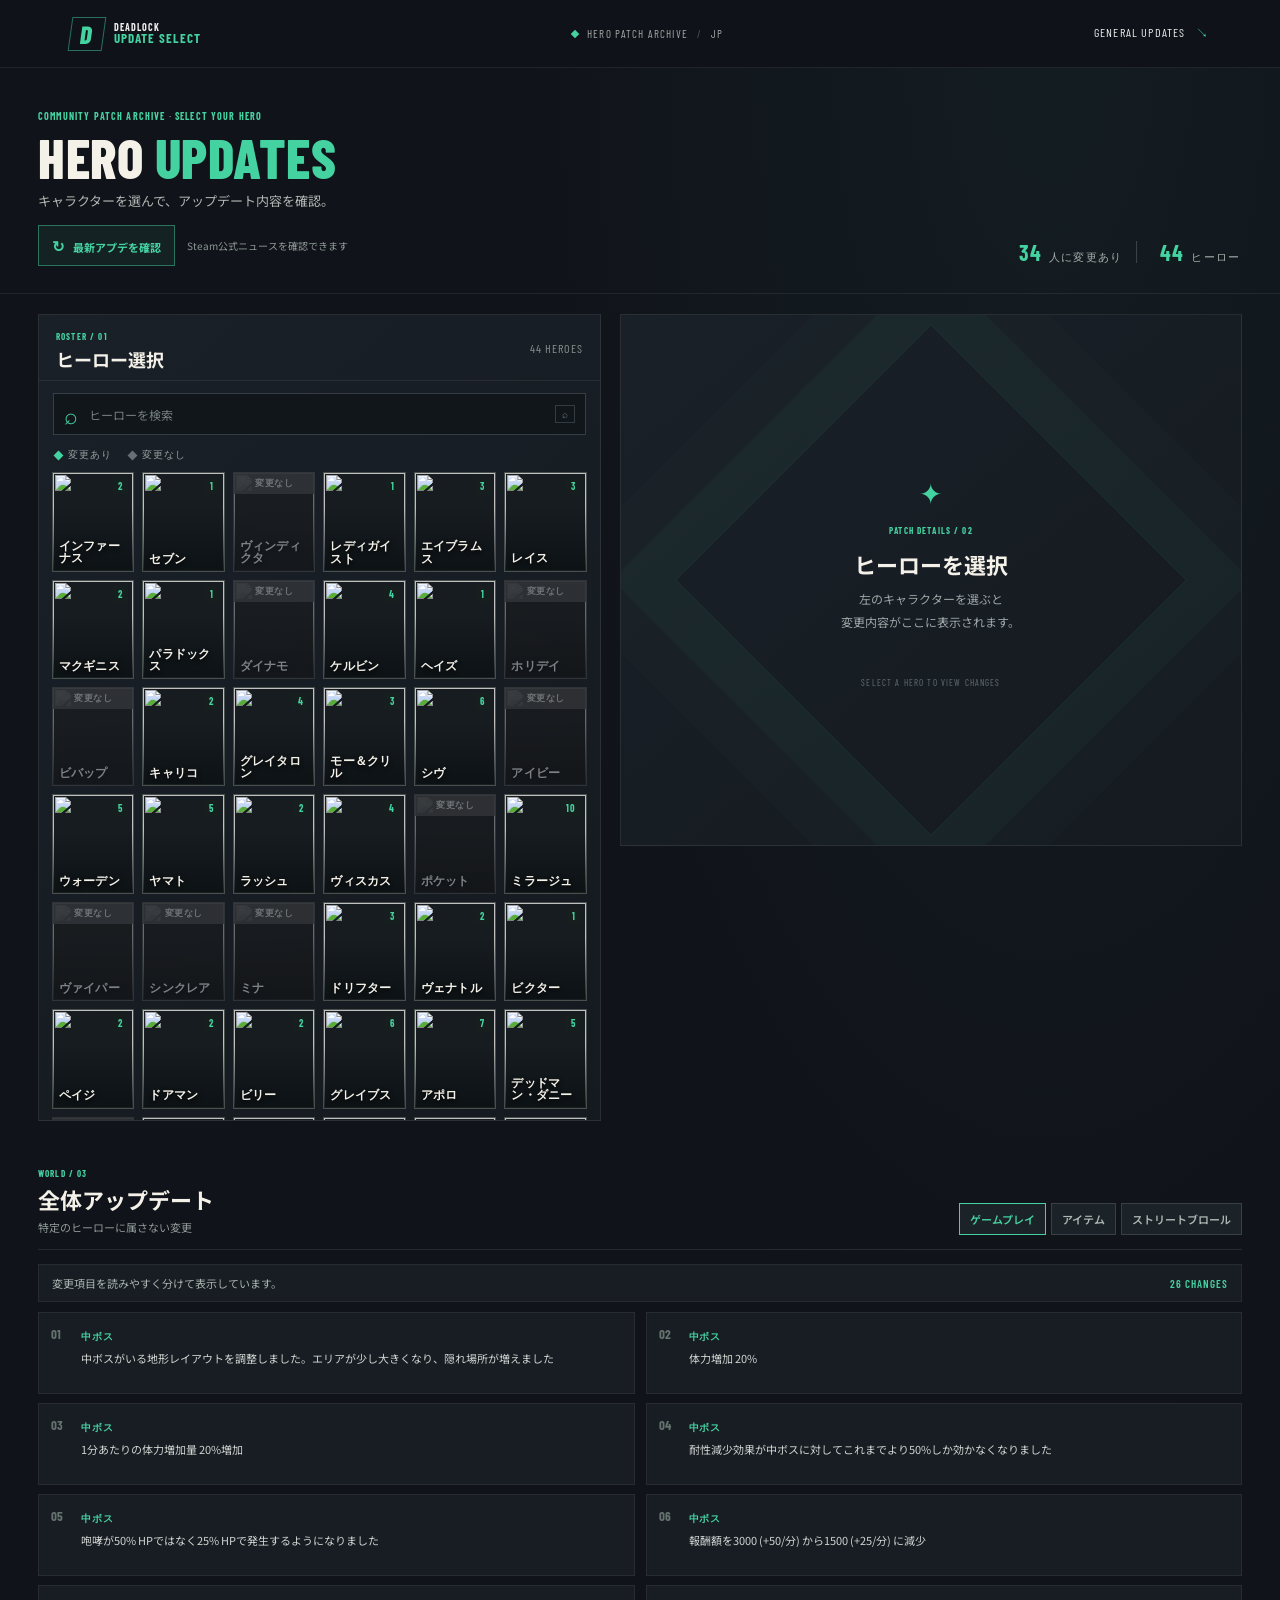
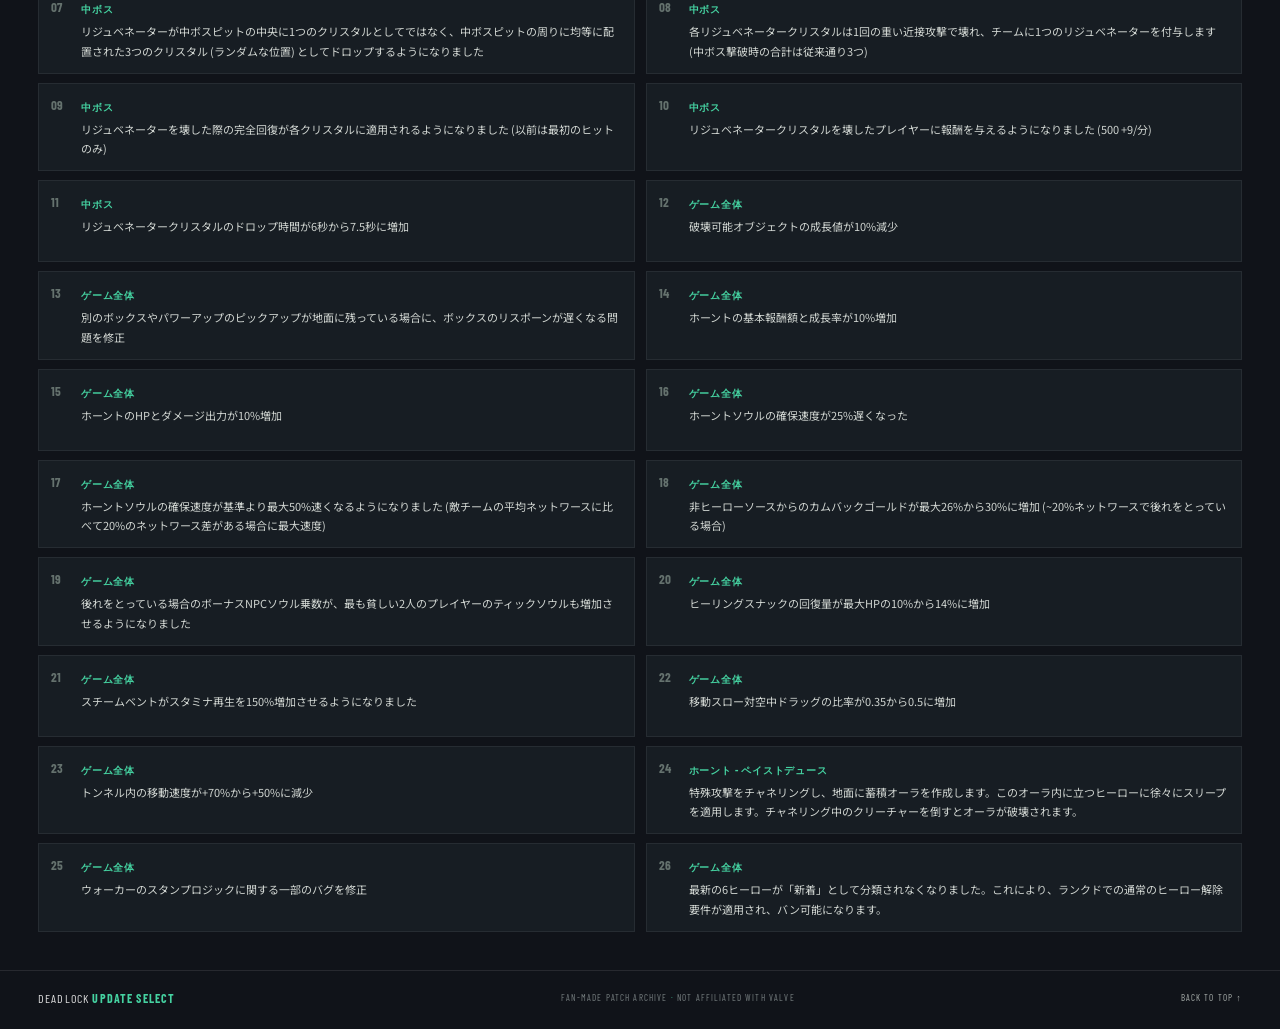
==== index.html @ e85a731b "feat: add refresh button for official Deadlock updates" ====
<!doctype html>
<html lang="ja">
<head>
  <meta charset="utf-8"><meta name="viewport" content="width=device-width,initial-scale=1">
  <meta name="theme-color" content="#101319">
  <meta name="description" content="Deadlockのアップデートをヒーロー別にチェック。">
  <title>Deadlock — HERO UPDATE SELECT</title>
  <link rel="preconnect" href="https://fonts.googleapis.com"><link rel="preconnect" href="https://fonts.gstatic.com" crossorigin>
  <link href="https://fonts.googleapis.com/css2?family=Barlow+Condensed:wght@500;600;700;800;900&family=Noto+Sans+JP:wght@400;500;600;700;800&display=swap" rel="stylesheet">
  <link rel="stylesheet" href="style.css">
</head>
<body>
  <header class="topbar"><a class="brand" href="#top"><span class="brand-mark">D</span><span>DEADLOCK<br><b>UPDATE SELECT</b></span></a><div class="top-center"><span class="live-dot"></span> HERO PATCH ARCHIVE <span class="top-divider">/</span> JP</div><a class="top-link" href="#general">GENERAL UPDATES <span>↘</span></a></header>
  <main id="top">
    <section class="hero-intro"><p class="eyebrow"><span>COMMUNITY PATCH ARCHIVE</span> <i>·</i> SELECT YOUR HERO</p><h1>HERO <span>UPDATES</span></h1><p>キャラクターを選んで、アップデート内容を確認。</p><div class="intro-count"><b id="updated-count">—</b><span>人に変更あり</span><i></i><b id="hero-total">—</b><span>ヒーロー</span></div><div class="refresh-row"><button id="refresh-updates" type="button"><span aria-hidden="true">↻</span> 最新アプデを確認</button><span id="refresh-status" aria-live="polite">Steam公式ニュースを確認できます</span></div><div id="latest-patch-result" class="latest-patch-result" hidden></div></section>
    <div class="workspace">
      <aside class="selector-panel"><div class="selector-head"><div><span class="panel-kicker">ROSTER / 01</span><h2>ヒーロー選択</h2></div><span class="roster-count" id="roster-count">—</span></div><label class="hero-search"><span>⌕</span><input id="hero-search" type="search" placeholder="ヒーローを検索" autocomplete="off"><kbd>⌕</kbd></label><div class="state-key"><span><i class="key-active"></i>変更あり</span><span><i class="key-inactive"></i>変更なし</span></div><div class="hero-grid" id="hero-grid"></div></aside>
      <section class="detail-panel" id="detail-panel" aria-live="polite"><div class="empty-state"><div class="empty-glyph">✦</div><span class="panel-kicker">PATCH DETAILS / 02</span><h2>ヒーローを選択</h2><p>左のキャラクターを選ぶと<br>変更内容がここに表示されます。</p><div class="empty-ornament">SELECT A HERO TO VIEW CHANGES</div></div></section>
    </div>
    <section class="global-updates" id="general"><div class="global-head"><div><span class="panel-kicker">WORLD / 03</span><h2>全体アップデート</h2><p>特定のヒーローに属さない変更</p></div><div class="global-tabs" id="global-tabs"></div></div><div id="global-content"></div></section>
    <footer><span class="footer-logo">DEADLOCK <b>UPDATE SELECT</b></span><span>FAN-MADE PATCH ARCHIVE <i>·</i> NOT AFFILIATED WITH VALVE</span><a href="#top">BACK TO TOP ↑</a></footer>
  </main>
  <script src="data.js"></script><script src="app.js"></script>
</body>
</html>
---- style.css ----
:root{--bg:#101319;--bg2:#151920;--panel:#191f27;--panel2:#202731;--line:#313a43;--text:#f4f1e9;--muted:#929ba0;--accent:#45d2a1;--amber:#e2b36b;--cond:"Barlow Condensed",Impact,sans-serif;--jp:"Noto Sans JP",sans-serif}*{box-sizing:border-box}html{scroll-behavior:smooth}body{margin:0;background:radial-gradient(ellipse at 82% 0%,#1d393944,transparent 39%),var(--bg);color:var(--text);font-family:var(--jp);font-size:14px}.topbar{height:68px;border-bottom:1px solid #ffffff12;display:flex;align-items:center;justify-content:space-between;padding:0 5.5%;background:#101319ed;position:sticky;top:0;z-index:10;backdrop-filter:blur(14px)}.brand{display:flex;gap:10px;align-items:center;color:#eee;text-decoration:none;font:700 10px/1.04 var(--cond);letter-spacing:1px}.brand b{color:var(--accent);font-size:13px}.brand-mark{display:grid;place-items:center;width:34px;height:34px;border:1px solid #45d2a180;color:var(--accent);font:800 25px/.9 var(--cond);transform:skew(-8deg)}.top-center,.top-link,.eyebrow,.panel-kicker,.roster-count,.state-key,.intro-count,.hero-count,.patch-chip,.empty-ornament,footer{font-family:var(--cond);letter-spacing:1.15px}.top-center{font-size:11px;color:#a7aba8;display:flex;align-items:center;gap:9px}.live-dot{width:6px;height:6px;background:var(--accent);display:inline-block;transform:rotate(45deg)}.top-divider{color:#555}.top-link{font-size:12px;text-decoration:none;color:#eee}.top-link span{color:var(--accent);padding-left:8px}.hero-intro{max-width:1440px;margin:0 auto;padding:42px 38px 27px;border-bottom:1px solid #ffffff12;position:relative}.eyebrow{color:var(--accent);font-size:10px;font-weight:700;margin:0 0 9px}.eyebrow i{font-style:normal;color:#717d7c}.hero-intro h1{font:800 clamp(36px,4.3vw,58px)/.95 var(--cond);letter-spacing:.5px;margin:0 0 8px}.hero-intro h1 span{color:var(--accent)}.hero-intro>p:not(.eyebrow){margin:0;color:#b2b7b3;font-size:13px}.intro-count{position:absolute;right:40px;bottom:28px;display:flex;align-items:baseline;gap:7px;color:#a6adaa;font-size:11px}.intro-count b{font:700 22px var(--cond);color:var(--accent);margin-left:9px}.intro-count i{width:1px;height:22px;background:#3a4347;margin:0 7px;align-self:center}.workspace{max-width:1440px;margin:0 auto;padding:20px 38px 0;display:grid;grid-template-columns:minmax(440px, 0.95fr) minmax(480px, 1.05fr);gap:19px;align-items:start}.selector-panel,.detail-panel{border:1px solid #ffffff14;background:linear-gradient(140deg,#1a2028,#151a20);min-width:0}.selector-head{height:66px;padding:12px 17px;display:flex;justify-content:space-between;align-items:center;border-bottom:1px solid #ffffff12}.panel-kicker{font-size:9px;color:var(--accent);font-weight:700}.selector-head h2,.global-head h2{font-size:18px;margin:2px 0 0;font-weight:700}.roster-count{color:#87928f;font-size:12px}.hero-search{height:42px;margin:12px 14px 7px;border:1px solid #353e45;background:#11161b;display:flex;align-items:center;padding:0 10px;gap:9px;color:var(--accent)}.hero-search>span{font-size:23px;line-height:1}.hero-search input{width:100%;border:0;outline:0;background:transparent;color:var(--text);font:12px var(--jp)}.hero-search input::placeholder{color:#747e82}.hero-search kbd{font:10px var(--cond);color:#768084;border:1px solid #333c42;padding:2px 6px}.state-key{display:flex;gap:16px;padding:6px 16px 10px;color:#98a09e;font-size:10px}.state-key span{display:flex;align-items:center;gap:6px}.state-key i{width:7px;height:7px;background:var(--accent);display:block;transform:rotate(45deg)}.state-key .key-inactive{background:#687075}.hero-grid{padding:0 13px 15px;display:grid;grid-template-columns:repeat(6,minmax(0,1fr));gap:8px;max-height:min(690px,72vh);overflow:auto;scrollbar-color:#46514f #141a1f;scrollbar-width:thin}.hero-card{position:relative;border:1px solid #48504e;background:#161c20;aspect-ratio:.83;overflow:hidden;cursor:pointer;transition:border-color .15s,transform .15s,filter .15s;isolation:isolate;color:var(--text);padding:0}.hero-card:hover,.hero-card:focus-visible{border-color:var(--accent);transform:translateY(-2px);outline:none;z-index:2}.hero-card.selected{border:2px solid var(--accent);box-shadow:0 0 0 2px #45d2a122,0 0 20px #45d2a11b}.hero-card img{position:absolute;inset:0;width:100%;height:100%;object-fit:cover;z-index:-2}.hero-card:after{content:"";position:absolute;inset:35% 0 0;background:linear-gradient(transparent,#0c1114ed);z-index:-1}.hero-card .hero-name{position:absolute;left:6px;right:5px;bottom:7px;text-align:left;font:700 clamp(10px,.95vw,13px)/1 var(--cond);letter-spacing:.15px;text-shadow:0 2px 5px #000}.hero-card .hero-count{position:absolute;right:5px;top:5px;background:#16201eeb;color:var(--accent);padding:2px 5px;font:700 10px var(--cond)}.hero-card .no-change{position:absolute;top:0;left:0;right:0;background:#454d50df;color:#d0d3d2;text-align:center;font:700 9px var(--cond);padding:4px 1px;letter-spacing:.5px}.hero-card.disabled{filter:grayscale(1);opacity:.47;cursor:not-allowed}.hero-card.disabled:hover{transform:none;border-color:#48504e}.detail-panel{position:sticky;top:82px;min-height:530px;overflow:hidden}.detail-panel.has-hero{background:#141a20}.empty-state{min-height:530px;display:flex;flex-direction:column;align-items:center;justify-content:center;text-align:center;padding:30px;position:relative;overflow:hidden}.empty-state:before{content:"";position:absolute;width:360px;height:360px;border:1px solid #45d2a112;transform:rotate(45deg);box-shadow:0 0 0 45px #45d2a108,0 0 0 90px #45d2a105}.empty-glyph{font-size:28px;color:var(--accent);margin-bottom:13px}.empty-state h2{font-size:22px;margin:12px 0 8px}.empty-state p{line-height:1.9;font-size:12px;color:#9ca6a6;margin:0}.empty-ornament{font-size:9px;color:#65716f;margin-top:43px}.detail-hero{height:230px;position:relative;overflow:hidden;background:#202b2b}.detail-hero-bg{position:absolute;inset:0;width:100%;height:100%;object-fit:cover;object-position:center 34%;opacity:.44;filter:saturate(.78)}.detail-hero:after{content:"";position:absolute;inset:0;background:linear-gradient(90deg,#11171beF 3%,#11171b77 60%,#11171b22),linear-gradient(0deg,#141a20,transparent 64%)}.detail-copy{position:absolute;z-index:1;left:24px;right:18px;bottom:18px}.detail-overline{font:700 10px var(--cond);letter-spacing:1.5px;color:var(--accent)}.detail-copy h2{font:800 clamp(34px,4vw,52px)/.9 var(--cond);margin:6px 0 6px;text-transform:uppercase;text-shadow:0 2px 15px #000}.detail-copy p{font-size:11px;color:#d1d4cf;margin:0}.patch-chip{position:absolute;right:18px;top:18px;z-index:2;background:var(--accent);color:#071a15;font-size:10px;font-weight:800;padding:6px 9px}.detail-body{padding:18px 22px 25px}.change-title{display:flex;align-items:center;gap:9px;margin-bottom:12px}.change-title .date-mark{width:6px;height:6px;display:inline-block;background:var(--accent);transform:rotate(45deg)}.change-title h3{font-size:14px;margin:0}.change-title span:last-child{font:600 11px var(--cond);color:#929c99;margin-left:auto}.change-list{list-style:none;margin:0;padding:0;max-height:390px;overflow:auto;scrollbar-color:#46514f #141a1f;scrollbar-width:thin}.change-list li{position:relative;padding:11px 10px 11px 18px;border-top:1px solid #ffffff10;font-size:12px;line-height:1.85;color:#d4d6d1}.change-list li:before{content:"";position:absolute;left:2px;top:18px;width:6px;height:6px;background:var(--accent);transform:rotate(45deg)}.global-updates{max-width:1364px;margin:40px auto 0;padding:0 38px}.global-head{display:flex;justify-content:space-between;align-items:end;border-bottom:1px solid #ffffff18;padding-bottom:14px;gap:15px}.global-head h2{font-size:22px}.global-head p{font-size:11px;color:#8f9997;margin:4px 0 0}.global-tabs{display:flex;gap:5px;flex-wrap:wrap;justify-content:flex-end}.global-tab{background:#1b2228;border:1px solid #374048;padding:7px 10px;color:#afb7b3;font:600 11px var(--jp);cursor:pointer}.global-tab.active,.global-tab:hover{border-color:var(--accent);color:var(--accent)}.global-list{display:grid;grid-template-columns:repeat(2,minmax(0,1fr));gap:0 22px;margin-top:10px}.global-item{padding:12px 8px 12px 20px;border-bottom:1px solid #ffffff0d;position:relative;font-size:11px;line-height:1.8;color:#c3c9c5}.global-item:before{content:"";position:absolute;left:3px;top:19px;width:5px;height:5px;background:#45d2a1a0;transform:rotate(45deg)}footer{max-width:1364px;border-top:1px solid #ffffff18;margin:38px auto 0;padding:20px 38px 24px;display:flex;justify-content:space-between;align-items:center;font-size:9px;color:#777f80;gap:15px}.footer-logo{color:#ddd;font-size:12px}.footer-logo b{color:var(--accent)}footer i{color:var(--accent);font-style:normal}footer a{color:#aab0ad;text-decoration:none}.hero-card[hidden]{display:none}@media(max-width:1050px){.workspace{grid-template-columns:minmax(350px,.9fr) minmax(390px,1.1fr);padding-left:22px;padding-right:22px}.hero-intro{padding-left:22px}.hero-grid{grid-template-columns:repeat(5,minmax(0,1fr))}.global-updates{padding-left:22px;padding-right:22px}footer{padding-left:22px;padding-right:22px}}@media(max-width:760px){.topbar{height:58px;padding:0 4%}.top-center{font-size:9px}.top-link{font-size:10px}.hero-intro{padding:28px 5% 22px}.hero-intro h1{font-size:40px}.hero-intro>p:not(.eyebrow){font-size:11px}.intro-count{position:static;margin-top:12px;gap:5px;font-size:10px}.intro-count b{font-size:18px}.intro-count i{height:17px}.workspace{display:flex;flex-direction:column;padding:12px 4% 0;gap:12px}.selector-panel,.detail-panel{width:100%}.selector-head{height:55px}.selector-head h2{font-size:16px}.hero-search{margin:9px 10px 5px}.state-key{padding:5px 12px 8px}.hero-grid{grid-template-columns:repeat(5,minmax(0,1fr));gap:6px;padding:0 9px 11px;max-height:43vh}.hero-card .hero-name{font-size:clamp(10px,2.4vw,13px)}.hero-card .no-change{font-size:8px}.detail-panel{position:static;min-height:0}.empty-state{min-height:300px}.detail-hero{height:190px}.detail-copy{left:16px;bottom:15px}.detail-copy h2{font-size:39px}.patch-chip{right:12px;top:12px}.detail-body{padding:14px}.change-list{max-height:55vh}.global-updates{margin-top:28px;padding:0 4%}.global-head{align-items:start;flex-direction:column}.global-head h2{font-size:19px}.global-tabs{justify-content:flex-start}.global-list{grid-template-columns:1fr}.global-item{padding-top:10px;padding-bottom:10px}footer{margin-top:28px;padding:17px 4% 20px;flex-wrap:wrap;font-size:8px}footer .footer-logo{width:100%}}@media(max-width:420px){.top-center{gap:5px;font-size:8px}.brand{font-size:9px}.brand-mark{width:30px;height:30px}.hero-grid{grid-template-columns:repeat(4,minmax(0,1fr))}.hero-card{aspect-ratio:.79}}
/* Patch readability and ability slots */
.change-list li.ability-change{padding-left:48px}.ability-badge{position:absolute;left:10px;top:11px;width:25px;height:25px;border:1px solid #45d2a166;background:#45d2a115;color:var(--accent);display:grid;place-items:center;font:800 15px var(--cond)}.ability-legend{font-size:10px;color:#85918e;line-height:1.7;margin:12px 0 0;padding:9px 11px;border-left:2px solid #45d2a177;background:#ffffff05}.global-toolbar{display:flex;justify-content:space-between;align-items:center;margin:14px 0 10px;padding:10px 13px;border:1px solid #ffffff10;background:#171d23}.global-toolbar p{font-size:11px;color:#aab3af;margin:0}.global-toolbar>span{font:600 11px var(--cond);color:var(--accent);letter-spacing:1px}.global-list{display:grid;grid-template-columns:repeat(2,minmax(0,1fr));gap:9px 11px;margin-top:10px}.global-item{padding:13px 13px 12px 42px;border:1px solid #ffffff11;background:#171d23;position:relative;min-height:82px}.global-item:before{display:none}.global-item .update-index{position:absolute;left:12px;top:13px;font:700 13px var(--cond);color:#65726e}.update-tag{display:inline-block;color:var(--accent);font:700 10px var(--cond);letter-spacing:.8px;margin-bottom:5px}.global-item p{font-size:11px;line-height:1.75;color:#d0d5d1;margin:0}.item-grid{display:grid;grid-template-columns:repeat(2,minmax(0,1fr));gap:10px}.item-card{min-width:0;display:grid;grid-template-columns:68px minmax(0,1fr);gap:13px;padding:13px;border:1px solid #ffffff13;background:linear-gradient(135deg,#1a2128,#151b21);align-items:start}.item-image{width:68px;height:68px;border:1px solid #465149;background:radial-gradient(circle at 35% 25%,#344539,#171e22 72%);display:grid;place-items:center;overflow:hidden}.item-image img{width:100%;height:100%;object-fit:contain}.item-image>span{font:700 21px var(--cond);color:#91a19a}.item-copy{min-width:0}.item-title-row{display:flex;justify-content:space-between;gap:6px;align-items:center}.item-index,.item-change-count{font:600 9px var(--cond);letter-spacing:.7px;color:#7f8d88}.item-change-count{color:var(--accent);white-space:nowrap}.item-copy h3{font-size:13px;margin:4px 0 6px}.item-copy ul{list-style:none;padding:0;margin:0}.item-copy li{font-size:10px;line-height:1.7;color:#c4ccc7;padding:6px 0 6px 12px;border-top:1px solid #ffffff0b;position:relative}.item-copy li:before{content:"";position:absolute;left:1px;top:12px;width:4px;height:4px;background:#45d2a1b5;transform:rotate(45deg)}@media(max-width:900px){.item-grid{grid-template-columns:1fr}}@media(max-width:760px){.global-list{grid-template-columns:1fr}.item-grid{grid-template-columns:1fr}.item-card{grid-template-columns:58px minmax(0,1fr);gap:10px;padding:10px}.item-image{width:58px;height:58px}.global-toolbar{align-items:start;gap:12px}.global-item{min-height:0}}
.refresh-row{display:flex;align-items:center;gap:12px;margin-top:15px}.refresh-row button{border:1px solid #45d2a177;background:#45d2a113;color:var(--accent);padding:9px 13px;font:700 11px var(--jp);cursor:pointer;transition:background .15s,border-color .15s}.refresh-row button:hover{background:#45d2a126;border-color:var(--accent)}.refresh-row button:disabled{opacity:.6;cursor:wait}.refresh-row button span{font-size:15px;margin-right:5px}.refresh-row #refresh-status{font-size:10px;color:#8d9995}.latest-patch-result{margin:17px 0 2px;border:1px solid #45d2a14a;background:#151e21;padding:15px}.latest-patch-result[hidden]{display:none}.latest-result-head{display:flex;align-items:start;justify-content:space-between;gap:12px}.latest-result-head h3{font-size:15px;margin:3px 0}.latest-result-head p{font-size:10px;color:#98a49f;margin:4px 0}.latest-result-head a{color:var(--accent);font-size:10px;text-decoration:none;white-space:nowrap}.latest-result-label{font:700 9px var(--cond);letter-spacing:1px;color:var(--accent)}.latest-result-summary{font-size:11px;line-height:1.8;color:#d0d6d1;margin:10px 0 0}.latest-result-details{margin-top:12px}.latest-result-details summary{cursor:pointer;color:#aeb9b3;font-size:11px}.latest-source-list{padding:7px 0 0;margin:0;list-style:none;columns:2;column-gap:22px}.latest-source-list li{break-inside:avoid;padding:7px 7px 7px 13px;border-top:1px solid #ffffff0c;color:#c7cfca;font-size:10px;line-height:1.7;position:relative}.latest-source-list li:before{content:"";position:absolute;left:1px;top:13px;width:4px;height:4px;background:#45d2a1b5;transform:rotate(45deg)}.latest-new-banner{display:flex;align-items:center;gap:7px;margin:10px 0 0;color:var(--amber);font-size:10px}.refresh-row button.is-loading span{display:inline-block;animation:spin .8s linear infinite}@keyframes spin{to{transform:rotate(360deg)}}@media(max-width:760px){.refresh-row{align-items:flex-start;flex-direction:column;gap:7px}.latest-result-head{flex-direction:column}.latest-result-head a{white-space:normal}.latest-source-list{columns:1}}
.latest-source-group{margin-top:16px}.latest-source-group h4{margin:0;padding:0 0 7px;border-bottom:1px solid #ffffff15;color:var(--accent);font-size:12px}.latest-source-group .latest-source-list{margin-top:4px}.latest-new-banner{padding:9px 11px;background:#e2b36b12;border-left:2px solid var(--amber)}
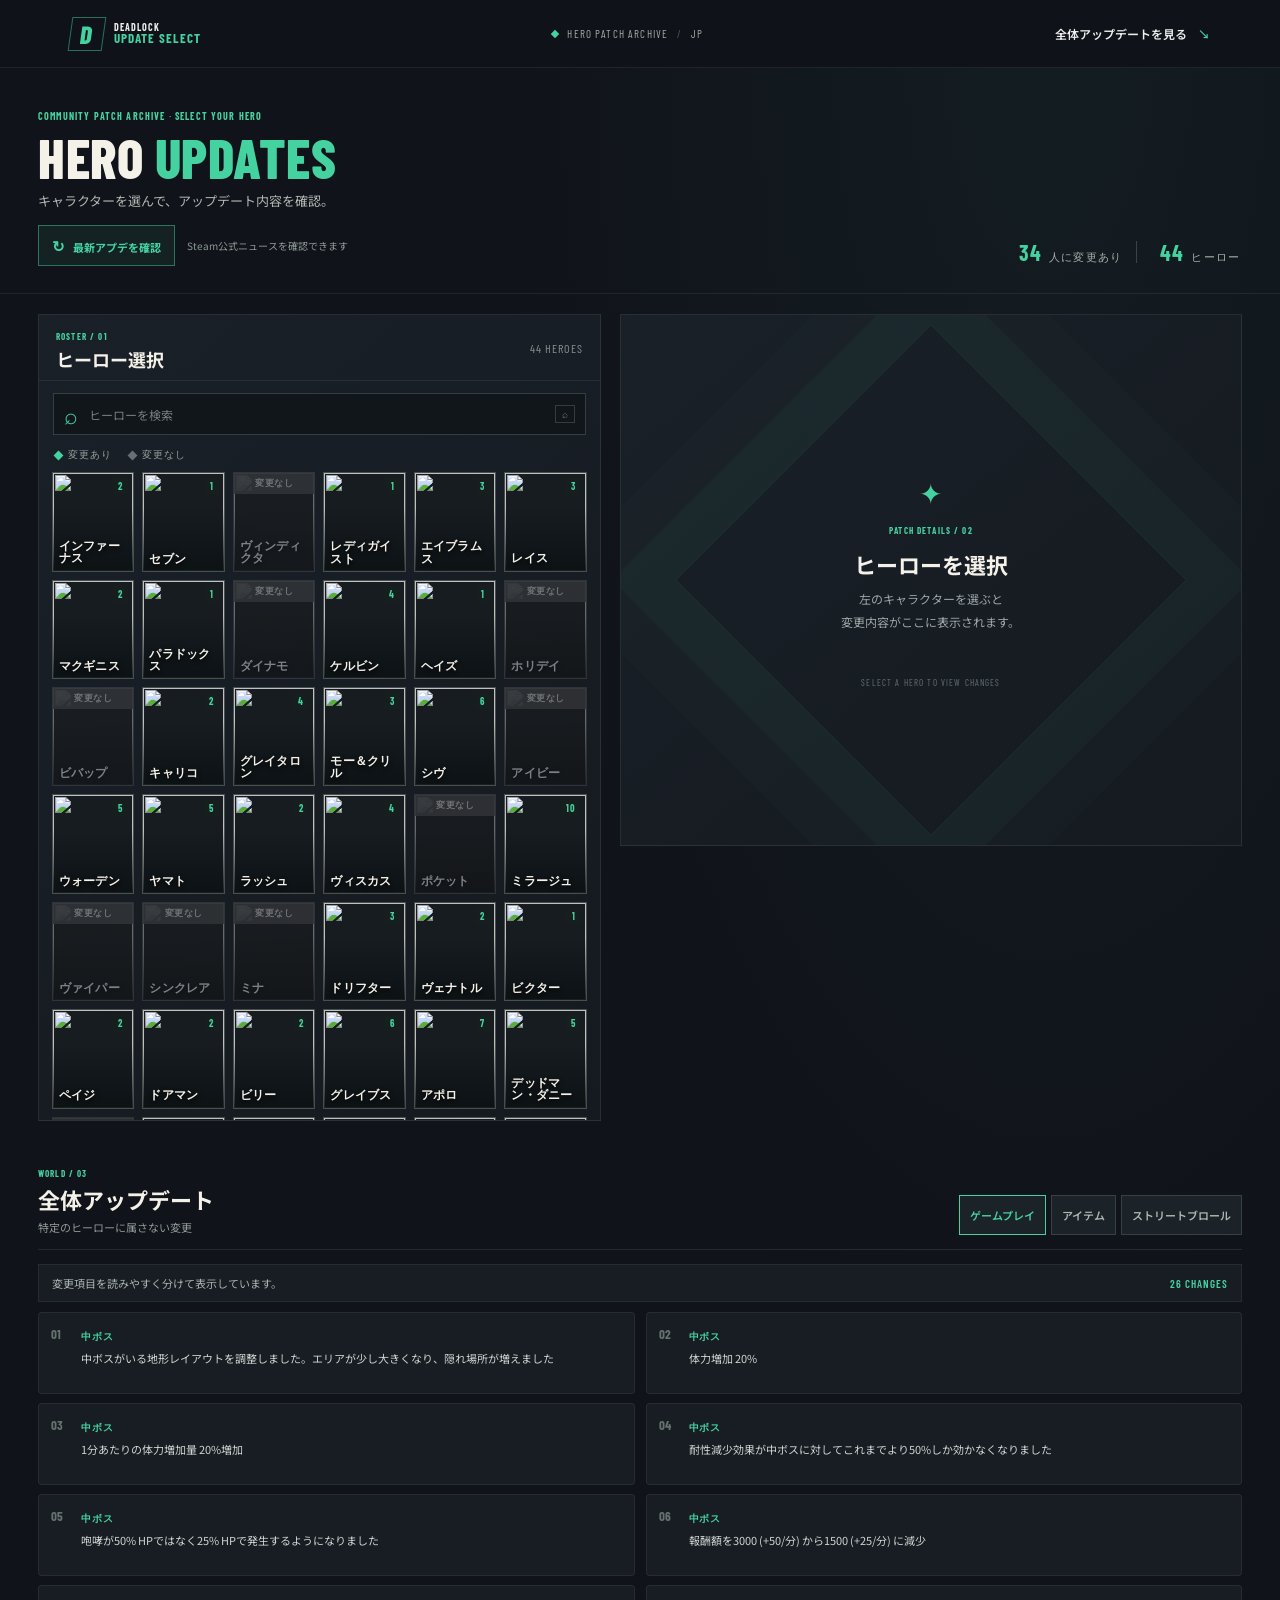
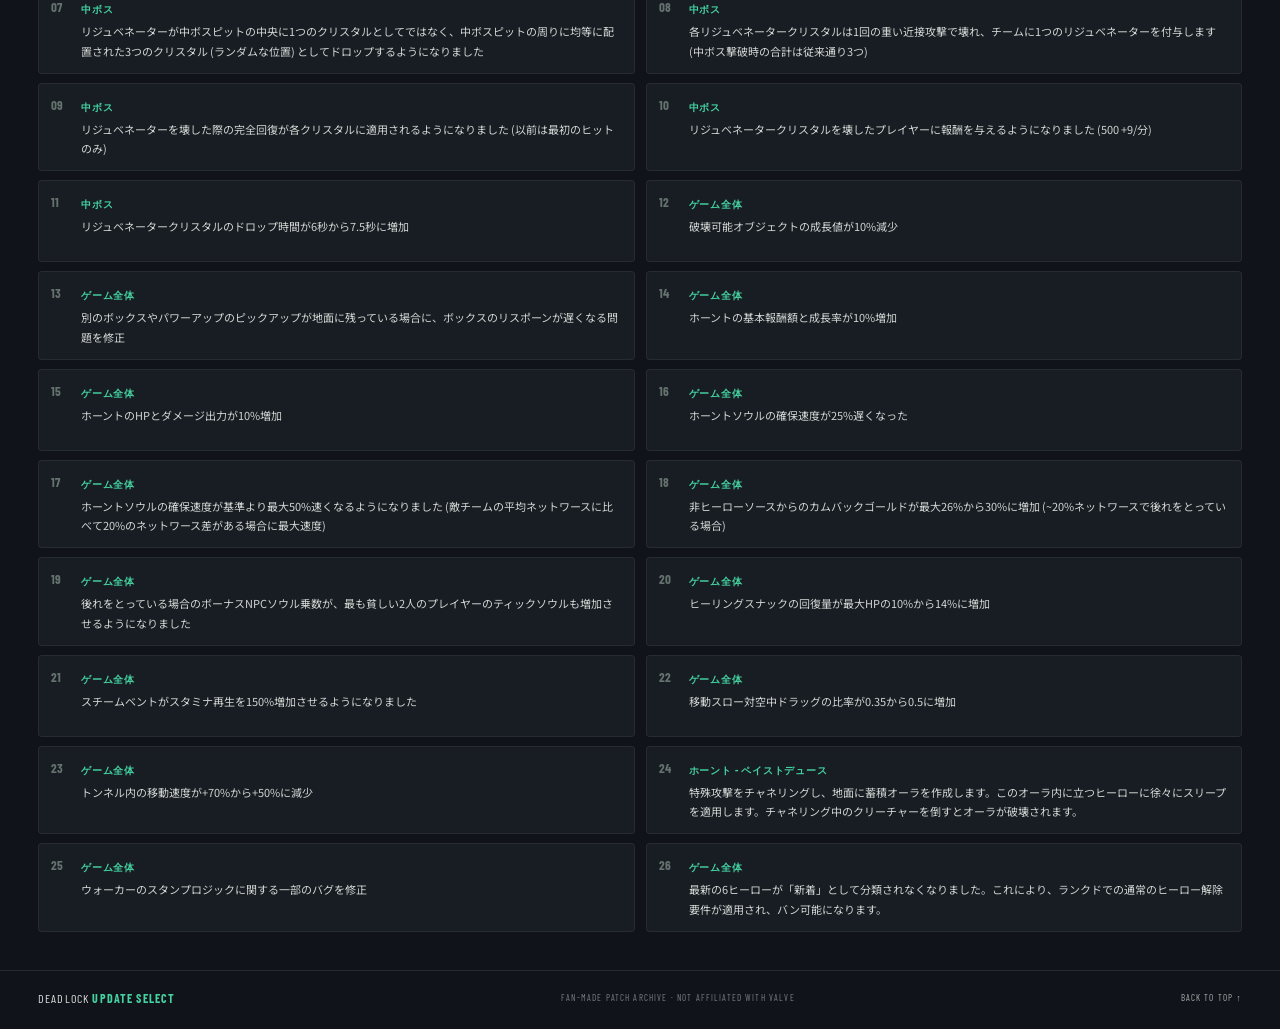
==== commit d62e2a86: "Improve site accessibility and patch display" ====
--- a/index.html
+++ b/index.html
@@ -3,15 +3,16 @@
 <head>
   <meta charset="utf-8"><meta name="viewport" content="width=device-width,initial-scale=1">
   <meta name="theme-color" content="#101319">
-  <meta name="description" content="Deadlockのアップデートをヒーロー別にチェック。">
+  <meta name="description" content="Deadlockの最新パッチを日本語で確認。ヒーロー別・ゲームプレイ・アイテム・ストリートブロールの変更を一覧できます。">
+  <meta property="og:type" content="website"><meta property="og:title" content="Deadlock アップデートノート"><meta property="og:description" content="ヒーロー別・ゲームプレイ・アイテム変更を日本語で確認。"><meta property="og:url" content="https://deadlock-patch-notes.pages.dev/"><meta name="twitter:card" content="summary">
   <title>Deadlock — HERO UPDATE SELECT</title>
   <link rel="preconnect" href="https://fonts.googleapis.com"><link rel="preconnect" href="https://fonts.gstatic.com" crossorigin>
   <link href="https://fonts.googleapis.com/css2?family=Barlow+Condensed:wght@500;600;700;800;900&family=Noto+Sans+JP:wght@400;500;600;700;800&display=swap" rel="stylesheet">
   <link rel="stylesheet" href="style.css">
 </head>
 <body>
-  <header class="topbar"><a class="brand" href="#top"><span class="brand-mark">D</span><span>DEADLOCK<br><b>UPDATE SELECT</b></span></a><div class="top-center"><span class="live-dot"></span> HERO PATCH ARCHIVE <span class="top-divider">/</span> JP</div><a class="top-link" href="#general">GENERAL UPDATES <span>↘</span></a></header>
-  <main id="top">
+  <a class="skip-link" href="#main-content">本文へスキップ</a><header class="topbar"><a class="brand" href="#top" aria-label="Deadlock アップデートノート トップ"><span class="brand-mark" aria-hidden="true">D</span><span>DEADLOCK<br><b>UPDATE SELECT</b></span></a><div class="top-center"><span class="live-dot" aria-hidden="true"></span> HERO PATCH ARCHIVE <span class="top-divider">/</span> JP</div><a class="top-link" href="#general">全体アップデートを見る <span aria-hidden="true">↘</span></a></header>
+  <main id="top"><span id="main-content" class="main-anchor" tabindex="-1"></span>
     <section class="hero-intro"><p class="eyebrow"><span>COMMUNITY PATCH ARCHIVE</span> <i>·</i> SELECT YOUR HERO</p><h1>HERO <span>UPDATES</span></h1><p>キャラクターを選んで、アップデート内容を確認。</p><div class="intro-count"><b id="updated-count">—</b><span>人に変更あり</span><i></i><b id="hero-total">—</b><span>ヒーロー</span></div><div class="refresh-row"><button id="refresh-updates" type="button"><span aria-hidden="true">↻</span> 最新アプデを確認</button><span id="refresh-status" aria-live="polite">Steam公式ニュースを確認できます</span></div><div id="latest-patch-result" class="latest-patch-result" hidden></div></section>
     <div class="workspace">
       <aside class="selector-panel"><div class="selector-head"><div><span class="panel-kicker">ROSTER / 01</span><h2>ヒーロー選択</h2></div><span class="roster-count" id="roster-count">—</span></div><label class="hero-search"><span>⌕</span><input id="hero-search" type="search" placeholder="ヒーローを検索" autocomplete="off"><kbd>⌕</kbd></label><div class="state-key"><span><i class="key-active"></i>変更あり</span><span><i class="key-inactive"></i>変更なし</span></div><div class="hero-grid" id="hero-grid"></div></aside>
--- a/style.css
+++ b/style.css
@@ -3,3 +3,4 @@
 .change-list li.ability-change{padding-left:48px}.ability-badge{position:absolute;left:10px;top:11px;width:25px;height:25px;border:1px solid #45d2a166;background:#45d2a115;color:var(--accent);display:grid;place-items:center;font:800 15px var(--cond)}.ability-legend{font-size:10px;color:#85918e;line-height:1.7;margin:12px 0 0;padding:9px 11px;border-left:2px solid #45d2a177;background:#ffffff05}.global-toolbar{display:flex;justify-content:space-between;align-items:center;margin:14px 0 10px;padding:10px 13px;border:1px solid #ffffff10;background:#171d23}.global-toolbar p{font-size:11px;color:#aab3af;margin:0}.global-toolbar>span{font:600 11px var(--cond);color:var(--accent);letter-spacing:1px}.global-list{display:grid;grid-template-columns:repeat(2,minmax(0,1fr));gap:9px 11px;margin-top:10px}.global-item{padding:13px 13px 12px 42px;border:1px solid #ffffff11;background:#171d23;position:relative;min-height:82px}.global-item:before{display:none}.global-item .update-index{position:absolute;left:12px;top:13px;font:700 13px var(--cond);color:#65726e}.update-tag{display:inline-block;color:var(--accent);font:700 10px var(--cond);letter-spacing:.8px;margin-bottom:5px}.global-item p{font-size:11px;line-height:1.75;color:#d0d5d1;margin:0}.item-grid{display:grid;grid-template-columns:repeat(2,minmax(0,1fr));gap:10px}.item-card{min-width:0;display:grid;grid-template-columns:68px minmax(0,1fr);gap:13px;padding:13px;border:1px solid #ffffff13;background:linear-gradient(135deg,#1a2128,#151b21);align-items:start}.item-image{width:68px;height:68px;border:1px solid #465149;background:radial-gradient(circle at 35% 25%,#344539,#171e22 72%);display:grid;place-items:center;overflow:hidden}.item-image img{width:100%;height:100%;object-fit:contain}.item-image>span{font:700 21px var(--cond);color:#91a19a}.item-copy{min-width:0}.item-title-row{display:flex;justify-content:space-between;gap:6px;align-items:center}.item-index,.item-change-count{font:600 9px var(--cond);letter-spacing:.7px;color:#7f8d88}.item-change-count{color:var(--accent);white-space:nowrap}.item-copy h3{font-size:13px;margin:4px 0 6px}.item-copy ul{list-style:none;padding:0;margin:0}.item-copy li{font-size:10px;line-height:1.7;color:#c4ccc7;padding:6px 0 6px 12px;border-top:1px solid #ffffff0b;position:relative}.item-copy li:before{content:"";position:absolute;left:1px;top:12px;width:4px;height:4px;background:#45d2a1b5;transform:rotate(45deg)}@media(max-width:900px){.item-grid{grid-template-columns:1fr}}@media(max-width:760px){.global-list{grid-template-columns:1fr}.item-grid{grid-template-columns:1fr}.item-card{grid-template-columns:58px minmax(0,1fr);gap:10px;padding:10px}.item-image{width:58px;height:58px}.global-toolbar{align-items:start;gap:12px}.global-item{min-height:0}}
 .refresh-row{display:flex;align-items:center;gap:12px;margin-top:15px}.refresh-row button{border:1px solid #45d2a177;background:#45d2a113;color:var(--accent);padding:9px 13px;font:700 11px var(--jp);cursor:pointer;transition:background .15s,border-color .15s}.refresh-row button:hover{background:#45d2a126;border-color:var(--accent)}.refresh-row button:disabled{opacity:.6;cursor:wait}.refresh-row button span{font-size:15px;margin-right:5px}.refresh-row #refresh-status{font-size:10px;color:#8d9995}.latest-patch-result{margin:17px 0 2px;border:1px solid #45d2a14a;background:#151e21;padding:15px}.latest-patch-result[hidden]{display:none}.latest-result-head{display:flex;align-items:start;justify-content:space-between;gap:12px}.latest-result-head h3{font-size:15px;margin:3px 0}.latest-result-head p{font-size:10px;color:#98a49f;margin:4px 0}.latest-result-head a{color:var(--accent);font-size:10px;text-decoration:none;white-space:nowrap}.latest-result-label{font:700 9px var(--cond);letter-spacing:1px;color:var(--accent)}.latest-result-summary{font-size:11px;line-height:1.8;color:#d0d6d1;margin:10px 0 0}.latest-result-details{margin-top:12px}.latest-result-details summary{cursor:pointer;color:#aeb9b3;font-size:11px}.latest-source-list{padding:7px 0 0;margin:0;list-style:none;columns:2;column-gap:22px}.latest-source-list li{break-inside:avoid;padding:7px 7px 7px 13px;border-top:1px solid #ffffff0c;color:#c7cfca;font-size:10px;line-height:1.7;position:relative}.latest-source-list li:before{content:"";position:absolute;left:1px;top:13px;width:4px;height:4px;background:#45d2a1b5;transform:rotate(45deg)}.latest-new-banner{display:flex;align-items:center;gap:7px;margin:10px 0 0;color:var(--amber);font-size:10px}.refresh-row button.is-loading span{display:inline-block;animation:spin .8s linear infinite}@keyframes spin{to{transform:rotate(360deg)}}@media(max-width:760px){.refresh-row{align-items:flex-start;flex-direction:column;gap:7px}.latest-result-head{flex-direction:column}.latest-result-head a{white-space:normal}.latest-source-list{columns:1}}
 .latest-source-group{margin-top:16px}.latest-source-group h4{margin:0;padding:0 0 7px;border-bottom:1px solid #ffffff15;color:var(--accent);font-size:12px}.latest-source-group .latest-source-list{margin-top:4px}.latest-new-banner{padding:9px 11px;background:#e2b36b12;border-left:2px solid var(--amber)}
+.skip-link{position:fixed;top:8px;left:8px;z-index:100;background:var(--accent);color:#071a15;padding:10px 14px;font-weight:700;transform:translateY(-160%);transition:transform .15s}.skip-link:focus{transform:translateY(0)}.main-anchor{display:block;position:relative;top:-78px;visibility:hidden}.topbar a:focus-visible,.global-tab:focus-visible,.refresh-row button:focus-visible,.hero-card:focus-visible,.hero-search:focus-within{outline:2px solid #7ef0c3;outline-offset:3px}.search-empty{grid-column:1/-1;padding:24px 12px;text-align:center;color:#a5afab;font-size:12px}.global-tab{min-height:40px}.global-item,.item-card{border-radius:4px}.item-card:hover,.global-item:hover{border-color:#45d2a14a}.hero-search input:focus-visible{outline:none}.latest-result-details summary:focus-visible{outline:2px solid var(--accent);outline-offset:4px}.top-link{font-family:var(--jp);font-weight:600;letter-spacing:0}@media(max-width:760px){.top-center{display:none}.top-link{font-size:11px}.hero-intro{padding-top:25px}.intro-count{flex-wrap:wrap}.hero-grid{scroll-padding:12px}.global-tab{padding:9px 12px}.global-head{gap:12px}.latest-patch-result{padding:12px}}
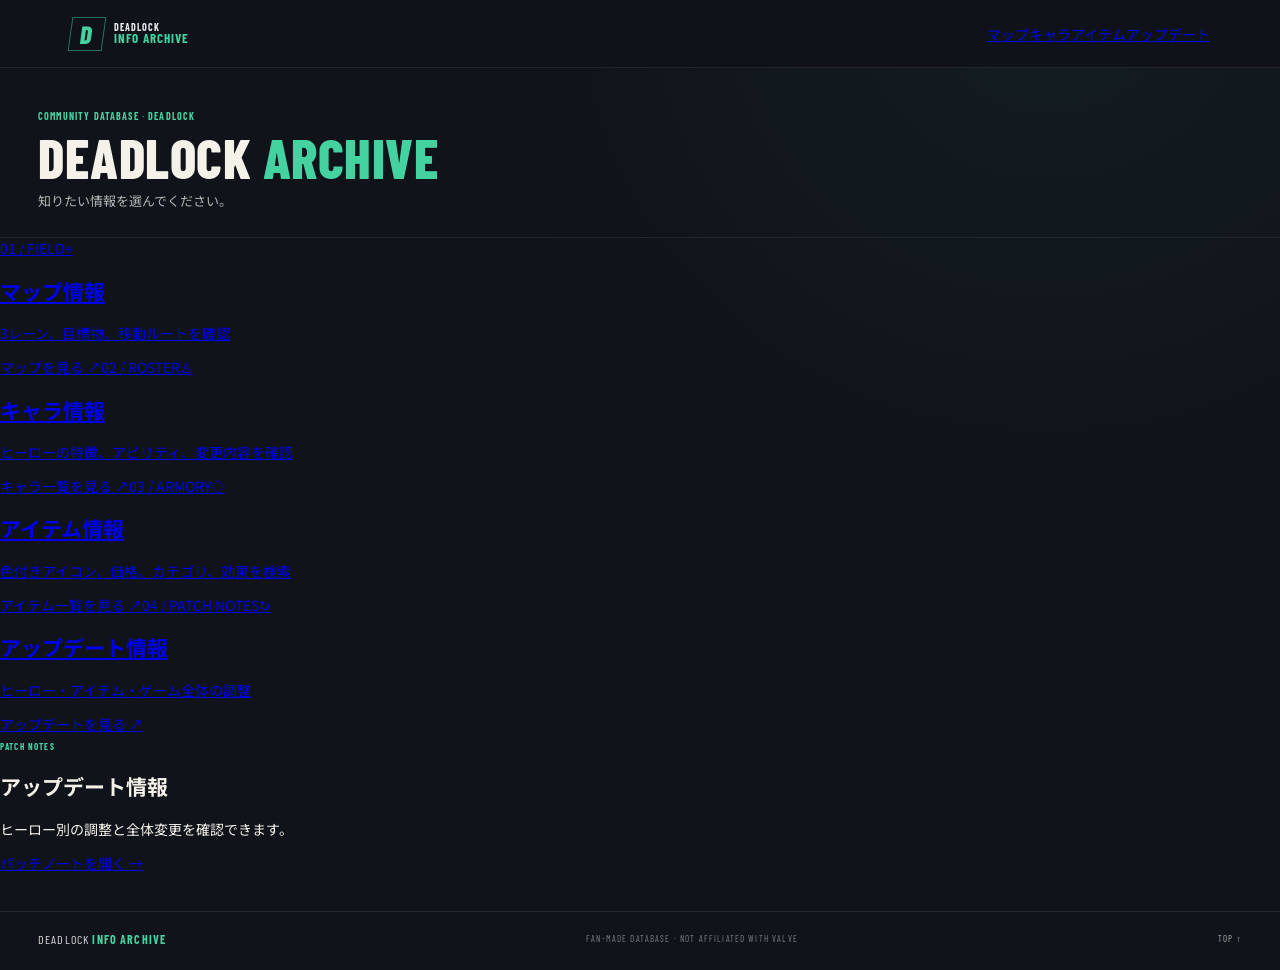
==== commit a9f584ee: "feat: add Deadlock info hub and reference pages" ====
--- a/index.html
+++ b/index.html
@@ -4,24 +4,20 @@
   <meta charset="utf-8"><meta name="viewport" content="width=device-width,initial-scale=1">
   <meta name="theme-color" content="#101319">
   <meta name="description" content="Deadlockの最新パッチを日本語で確認。ヒーロー別・ゲームプレイ・アイテム・ストリートブロールの変更を一覧できます。">
-  <meta property="og:type" content="website"><meta property="og:title" content="Deadlock アップデートノート"><meta property="og:description" content="ヒーロー別・ゲームプレイ・アイテム変更を日本語で確認。"><meta property="og:url" content="https://deadlock-patch-notes.pages.dev/"><meta name="twitter:card" content="summary">
-  <title>Deadlock — HERO UPDATE SELECT</title>
+  <meta property="og:type" content="website"><meta property="og:title" content="Deadlock 情報ベース"><meta property="og:description" content="ヒーロー・アイテム・マップ・アップデート情報。"><meta property="og:url" content="https://deadlock-patch-notes.pages.dev/"><meta name="twitter:card" content="summary">
+  <title>Deadlock 情報ベース</title>
   <link rel="preconnect" href="https://fonts.googleapis.com"><link rel="preconnect" href="https://fonts.gstatic.com" crossorigin>
   <link href="https://fonts.googleapis.com/css2?family=Barlow+Condensed:wght@500;600;700;800;900&family=Noto+Sans+JP:wght@400;500;600;700;800&display=swap" rel="stylesheet">
   <link rel="stylesheet" href="style.css">
 </head>
 <body>
-  <a class="skip-link" href="#main-content">本文へスキップ</a><header class="topbar"><a class="brand" href="#top" aria-label="Deadlock アップデートノート トップ"><span class="brand-mark" aria-hidden="true">D</span><span>DEADLOCK<br><b>UPDATE SELECT</b></span></a><div class="top-center"><span class="live-dot" aria-hidden="true"></span> HERO PATCH ARCHIVE <span class="top-divider">/</span> JP</div><a class="top-link" href="#general">全体アップデートを見る <span aria-hidden="true">↘</span></a></header>
-  <main id="top"><span id="main-content" class="main-anchor" tabindex="-1"></span>
-    <section class="hero-intro"><p class="eyebrow"><span>COMMUNITY PATCH ARCHIVE</span> <i>·</i> SELECT YOUR HERO</p><h1>HERO <span>UPDATES</span></h1><p>キャラクターを選んで、アップデート内容を確認。</p><div class="intro-count"><b id="updated-count">—</b><span>人に変更あり</span><i></i><b id="hero-total">—</b><span>ヒーロー</span></div><div class="refresh-row"><button id="refresh-updates" type="button"><span aria-hidden="true">↻</span> 最新アプデを確認</button><span id="refresh-status" aria-live="polite">Steam公式ニュースを確認できます</span></div><div id="latest-patch-result" class="latest-patch-result" hidden></div></section>
-    <div class="workspace">
-      <aside class="selector-panel"><div class="selector-head"><div><span class="panel-kicker">ROSTER / 01</span><h2>ヒーロー選択</h2></div><span class="roster-count" id="roster-count">—</span></div><label class="hero-search"><span>⌕</span><input id="hero-search" type="search" placeholder="ヒーローを検索" autocomplete="off"><kbd>⌕</kbd></label><div class="state-key"><span><i class="key-active"></i>変更あり</span><span><i class="key-inactive"></i>変更なし</span></div><div class="hero-grid" id="hero-grid"></div></aside>
-      <section class="detail-panel" id="detail-panel" aria-live="polite"><div class="empty-state"><div class="empty-glyph">✦</div><span class="panel-kicker">PATCH DETAILS / 02</span><h2>ヒーローを選択</h2><p>左のキャラクターを選ぶと<br>変更内容がここに表示されます。</p><div class="empty-ornament">SELECT A HERO TO VIEW CHANGES</div></div></section>
-    </div>
-    <section class="global-updates" id="general"><div class="global-head"><div><span class="panel-kicker">WORLD / 03</span><h2>全体アップデート</h2><p>特定のヒーローに属さない変更</p></div><div class="global-tabs" id="global-tabs"></div></div><div id="global-content"></div></section>
-    <footer><span class="footer-logo">DEADLOCK <b>UPDATE SELECT</b></span><span>FAN-MADE PATCH ARCHIVE <i>·</i> NOT AFFILIATED WITH VALVE</span><a href="#top">BACK TO TOP ↑</a></footer>
+  <a class="skip-link" href="#main-content">本文へスキップ</a><header class="topbar"><a class="brand" href="/" aria-label="Deadlock 情報ベース トップ"><span class="brand-mark" aria-hidden="true">D</span><span>DEADLOCK<br><b>INFO ARCHIVE</b></span></a><nav class="site-nav" aria-label="メインナビゲーション"><a href="/map/">マップ</a><a href="/heroes/">キャラ</a><a href="/items/">アイテム</a><a href="/updates/">アップデート</a></nav></header>
+  <main id="top" class="hub-main"><span id="main-content" class="main-anchor" tabindex="-1"></span>
+    <section class="hero-intro hub-intro"><p class="eyebrow"><span>COMMUNITY DATABASE</span> <i>·</i> DEADLOCK</p><h1>DEADLOCK <span>ARCHIVE</span></h1><p>知りたい情報を選んでください。</p></section>
+    <section class="hub-grid" aria-label="情報カテゴリ"><a class="hub-card map-card" href="/map/"><span class="hub-number">01 / FIELD</span><span class="hub-icon" aria-hidden="true">⌖</span><h2>マップ情報</h2><p>3レーン、目標物、移動ルートを確認</p><span class="hub-action">マップを見る ↗</span></a><a class="hub-card hero-hub-card" href="/heroes/"><span class="hub-number">02 / ROSTER</span><span class="hub-icon" aria-hidden="true">♙</span><h2>キャラ情報</h2><p>ヒーローの特徴、アビリティ、変更内容を確認</p><span class="hub-action">キャラ一覧を見る ↗</span></a><a class="hub-card items-hub-card" href="/items/"><span class="hub-number">03 / ARMORY</span><span class="hub-icon" aria-hidden="true">◇</span><h2>アイテム情報</h2><p>色付きアイコン、価格、カテゴリ、効果を検索</p><span class="hub-action">アイテム一覧を見る ↗</span></a><a class="hub-card updates-hub-card" href="/updates/"><span class="hub-number">04 / PATCH NOTES</span><span class="hub-icon" aria-hidden="true">↻</span><h2>アップデート情報</h2><p>ヒーロー・アイテム・ゲーム全体の調整</p><span class="hub-action">アップデートを見る ↗</span></a></section>
+    <section class="hub-recent"><div><span class="panel-kicker">PATCH NOTES</span><h2>アップデート情報</h2><p>ヒーロー別の調整と全体変更を確認できます。</p></div><a href="/updates/">パッチノートを開く →</a></section>
+    <footer><span class="footer-logo">DEADLOCK <b>INFO ARCHIVE</b></span><span>FAN-MADE DATABASE · NOT AFFILIATED WITH VALVE</span><a href="#top">TOP ↑</a></footer>
   </main>
-  <script src="data.js"></script><script src="app.js"></script>
 </body>
 </html>
 
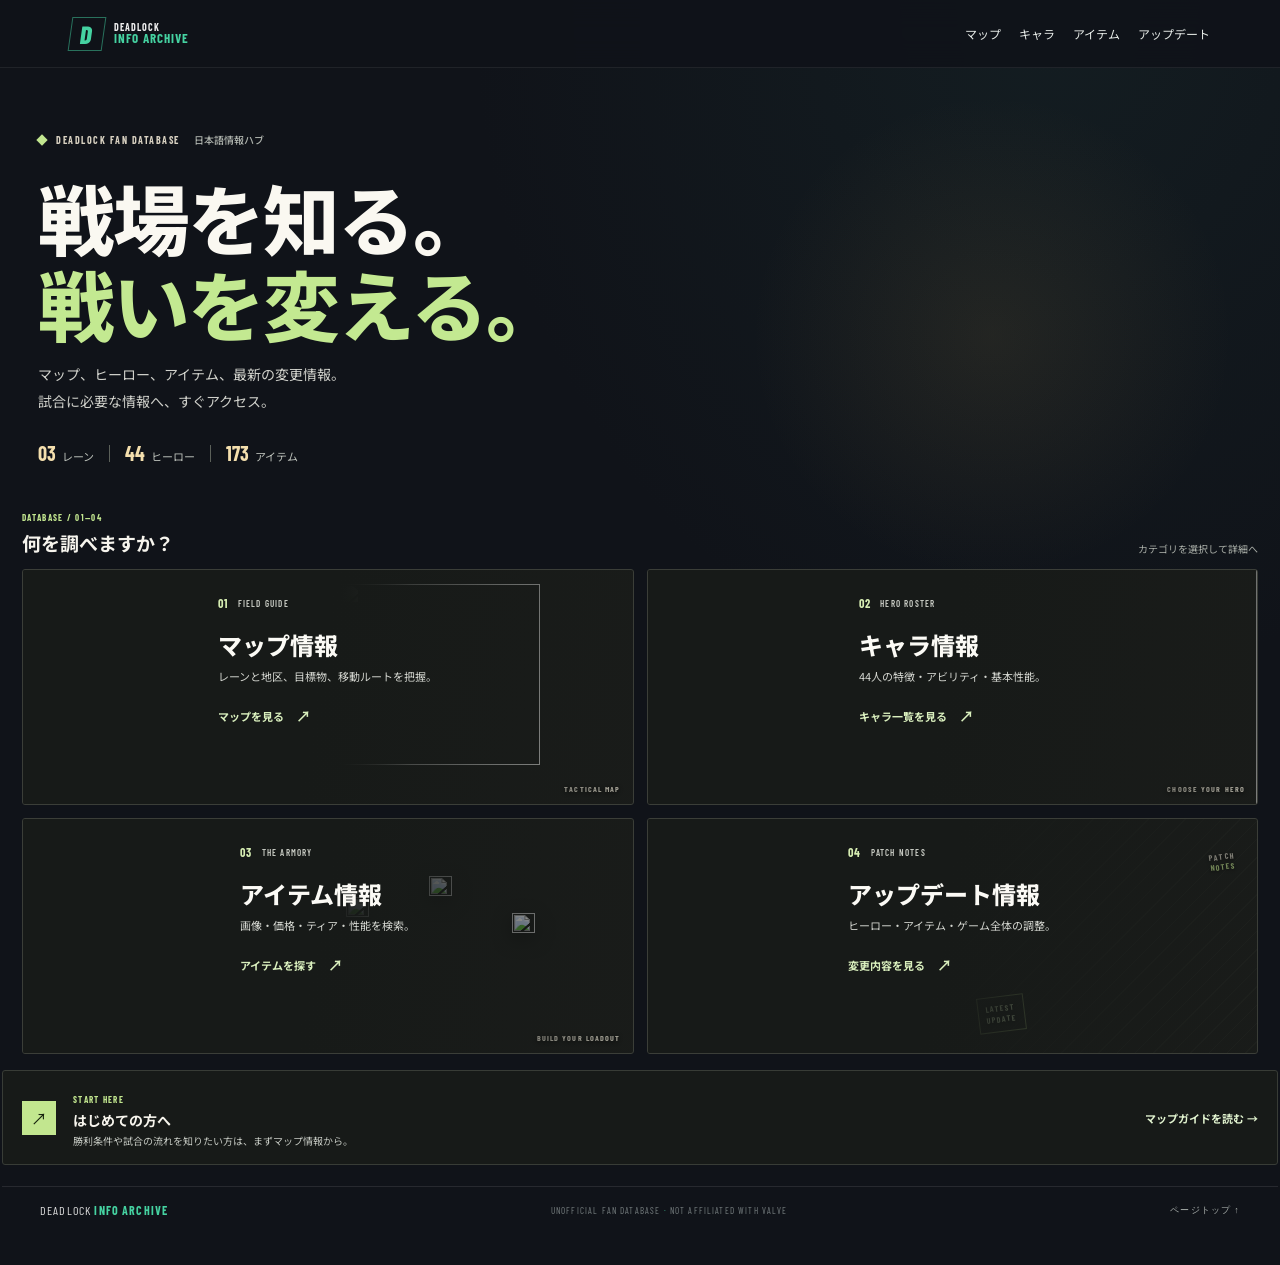
==== commit f23384a1: "style: redesign Deadlock information hub" ====
--- a/index.html
+++ b/index.html
@@ -8,15 +8,21 @@
   <title>Deadlock 情報ベース</title>
   <link rel="preconnect" href="https://fonts.googleapis.com"><link rel="preconnect" href="https://fonts.gstatic.com" crossorigin>
   <link href="https://fonts.googleapis.com/css2?family=Barlow+Condensed:wght@500;600;700;800;900&family=Noto+Sans+JP:wght@400;500;600;700;800&display=swap" rel="stylesheet">
-  <link rel="stylesheet" href="style.css">
+  <link rel="stylesheet" href="style.css"><link rel="stylesheet" href="info.css">
 </head>
 <body>
   <a class="skip-link" href="#main-content">本文へスキップ</a><header class="topbar"><a class="brand" href="/" aria-label="Deadlock 情報ベース トップ"><span class="brand-mark" aria-hidden="true">D</span><span>DEADLOCK<br><b>INFO ARCHIVE</b></span></a><nav class="site-nav" aria-label="メインナビゲーション"><a href="/map/">マップ</a><a href="/heroes/">キャラ</a><a href="/items/">アイテム</a><a href="/updates/">アップデート</a></nav></header>
   <main id="top" class="hub-main"><span id="main-content" class="main-anchor" tabindex="-1"></span>
-    <section class="hero-intro hub-intro"><p class="eyebrow"><span>COMMUNITY DATABASE</span> <i>·</i> DEADLOCK</p><h1>DEADLOCK <span>ARCHIVE</span></h1><p>知りたい情報を選んでください。</p></section>
-    <section class="hub-grid" aria-label="情報カテゴリ"><a class="hub-card map-card" href="/map/"><span class="hub-number">01 / FIELD</span><span class="hub-icon" aria-hidden="true">⌖</span><h2>マップ情報</h2><p>3レーン、目標物、移動ルートを確認</p><span class="hub-action">マップを見る ↗</span></a><a class="hub-card hero-hub-card" href="/heroes/"><span class="hub-number">02 / ROSTER</span><span class="hub-icon" aria-hidden="true">♙</span><h2>キャラ情報</h2><p>ヒーローの特徴、アビリティ、変更内容を確認</p><span class="hub-action">キャラ一覧を見る ↗</span></a><a class="hub-card items-hub-card" href="/items/"><span class="hub-number">03 / ARMORY</span><span class="hub-icon" aria-hidden="true">◇</span><h2>アイテム情報</h2><p>色付きアイコン、価格、カテゴリ、効果を検索</p><span class="hub-action">アイテム一覧を見る ↗</span></a><a class="hub-card updates-hub-card" href="/updates/"><span class="hub-number">04 / PATCH NOTES</span><span class="hub-icon" aria-hidden="true">↻</span><h2>アップデート情報</h2><p>ヒーロー・アイテム・ゲーム全体の調整</p><span class="hub-action">アップデートを見る ↗</span></a></section>
-    <section class="hub-recent"><div><span class="panel-kicker">PATCH NOTES</span><h2>アップデート情報</h2><p>ヒーロー別の調整と全体変更を確認できます。</p></div><a href="/updates/">パッチノートを開く →</a></section>
-    <footer><span class="footer-logo">DEADLOCK <b>INFO ARCHIVE</b></span><span>FAN-MADE DATABASE · NOT AFFILIATED WITH VALVE</span><a href="#top">TOP ↑</a></footer>
+    <section class="hub-hero"><div class="hub-kicker"><span class="kicker-mark"></span> DEADLOCK FAN DATABASE <span class="kicker-ja">日本語情報ハブ</span></div><h1>戦場を知る。<br><em>戦いを変える。</em></h1><p>マップ、ヒーロー、アイテム、最新の変更情報。<br class="desktop-break">試合に必要な情報へ、すぐアクセス。</p><div class="hub-stats"><span><b>03</b> レーン</span><i></i><span><b>44</b> ヒーロー</span><i></i><span><b>173</b> アイテム</span></div></section>
+    <div class="hub-section-head"><div><span>DATABASE / 01—04</span><h2>何を調べますか？</h2></div><small>カテゴリを選択して詳細へ</small></div>
+    <section class="hub-grid" aria-label="情報カテゴリ">
+      <a class="hub-card map-card" href="/map/"><div class="hub-card-copy"><span class="hub-number"><b>01</b> FIELD GUIDE</span><h3>マップ情報</h3><p>レーンと地区、目標物、移動ルートを把握。</p><span class="hub-action">マップを見る <b>↗</b></span></div><div class="hub-media map-media"><img src="/images/minimap/dl_midtown.png" alt="" loading="eager"><span>TACTICAL MAP</span></div></a>
+      <a class="hub-card hero-hub-card" href="/heroes/"><div class="hub-card-copy"><span class="hub-number"><b>02</b> HERO ROSTER</span><h3>キャラ情報</h3><p>44人の特徴・アビリティ・基本性能。</p><span class="hub-action">キャラ一覧を見る <b>↗</b></span></div><div class="hub-media hero-media"><img src="https://assets-bucket.deadlock-api.com/assets-api-res/images/heroes/inferno_card.webp" alt="" loading="lazy"><span>CHOOSE YOUR HERO</span></div></a>
+      <a class="hub-card items-hub-card" href="/items/"><div class="hub-card-copy"><span class="hub-number"><b>03</b> THE ARMORY</span><h3>アイテム情報</h3><p>画像・価格・ティア・性能を検索。</p><span class="hub-action">アイテムを探す <b>↗</b></span></div><div class="hub-media item-media"><img src="/images/items/close_quarters.webp" alt="" loading="lazy"><img src="/images/items/restorative_shot.webp" alt="" loading="lazy"><img src="/images/items/arcane_surge.webp" alt="" loading="lazy"><span>BUILD YOUR LOADOUT</span></div></a>
+      <a class="hub-card updates-hub-card" href="/updates/"><div class="hub-card-copy"><span class="hub-number"><b>04</b> PATCH NOTES</span><h3>アップデート情報</h3><p>ヒーロー・アイテム・ゲーム全体の調整。</p><span class="hub-action">変更内容を見る <b>↗</b></span></div><div class="hub-media patch-media"><span class="patch-word">PATCH<br><b>NOTES</b></span><span class="patch-stamp">LATEST<br>UPDATE</span></div></a>
+    </section>
+    <section class="hub-recent"><span class="recent-mark">↗</span><div><span class="recent-label">START HERE</span><h2>はじめての方へ</h2><p>勝利条件や試合の流れを知りたい方は、まずマップ情報から。</p></div><a href="/map/">マップガイドを読む <b>→</b></a></section>
+    <footer><span class="footer-logo">DEADLOCK <b>INFO ARCHIVE</b></span><span>UNOFFICIAL FAN DATABASE <i>·</i> NOT AFFILIATED WITH VALVE</span><a href="#top">ページトップ ↑</a></footer>
   </main>
 </body>
 </html>
--- a/info.css
+++ b/info.css
@@ -0,0 +1,4 @@
+.info-main{max-width:1360px;margin:0 auto;padding:25px 38px 50px;min-height:75vh}.site-nav{display:flex;gap:18px}.site-nav a{color:#e7ece8;text-decoration:none;font-size:12px}.site-nav a:hover,.site-nav a:focus-visible{color:var(--accent)}.back-home{color:#9aa6a1;font-size:11px;text-decoration:none}.back-home:hover{color:var(--accent)}.info-heading{padding:34px 0 23px}.info-heading h1{font:800 clamp(38px,5vw,58px)/1 var(--cond);margin:0 0 10px}.info-heading>p:last-child{color:#aeb8b3;margin:0}.directory-tools{position:sticky;top:68px;z-index:5;background:#101319f5;border:1px solid #ffffff16;padding:12px;display:flex;align-items:center;justify-content:space-between;gap:12px;margin:0 0 15px}.info-search{height:42px;display:flex;gap:9px;align-items:center;padding:0 11px;background:#151b21;border:1px solid #36413e;color:var(--accent);flex:1;max-width:500px}.info-search input{background:none;border:0;outline:0;color:var(--text);width:100%;font:13px var(--jp)}.info-search:focus-within{outline:2px solid var(--accent)}.result-count{color:#9da9a3;font:600 11px var(--cond);white-space:nowrap}.hero-directory{display:grid;grid-template-columns:repeat(6,minmax(0,1fr));gap:10px}.hero-directory-card{min-width:0;padding:0 0 10px;text-align:left;color:var(--text);border:1px solid #ffffff18;background:#171d23;cursor:pointer;overflow:hidden}.hero-directory-card:hover{border-color:var(--accent);transform:translateY(-2px)}.hero-directory-card img{display:block;width:100%;aspect-ratio:.95;object-fit:cover}.hero-directory-card span,.hero-directory-card small{display:block;margin:8px 9px 0}.hero-directory-card span{font:700 17px var(--cond)}.hero-directory-card small{font-size:10px;color:#a7b0ab;line-height:1.5}.hero-profile{margin-top:22px;border:1px solid #ffffff1a;background:#151b21;scroll-margin-top:82px;position:relative}.hero-profile[hidden]{display:none}.close-profile{position:absolute;right:12px;top:12px;z-index:3;background:#10151bd9;color:white;border:1px solid #ffffff44;width:38px;height:38px;font-size:23px;cursor:pointer}.profile-banner{height:240px;position:relative;overflow:hidden}.profile-banner img{width:100%;height:100%;object-fit:cover;object-position:center 35%;opacity:.48}.profile-banner:after{content:"";position:absolute;inset:0;background:linear-gradient(90deg,#101519ed,transparent),linear-gradient(0deg,#151b21,transparent 70%)}.profile-banner>div{position:absolute;z-index:1;left:28px;bottom:24px}.profile-banner h2{font:800 48px var(--cond);margin:5px 0}.profile-banner p{margin:0;color:#d0d5d0}.profile-body{padding:22px;max-width:950px}.profile-body h3{font-size:15px;margin:24px 0 8px}.profile-body>p,.profile-body details p{font-size:12px;line-height:1.9;color:#c4ccc7;max-width:850px}.profile-tags,.stat-chips{display:flex;flex-wrap:wrap;gap:8px}.profile-tags span,.stat-chips span{padding:6px 9px;background:#202a2e;color:#bdebd9;font-size:11px}.stat-chips b{color:white;margin-left:8px}.ability-directory{display:grid;grid-template-columns:repeat(2,minmax(0,1fr));gap:8px}.ability-directory article{display:flex;align-items:center;gap:12px;border:1px solid #ffffff12;background:#1a2127;padding:10px}.ability-directory article>span{width:27px;height:27px;display:grid;place-items:center;background:#45d2a120;color:var(--accent);font:700 16px var(--cond)}.ability-directory img{width:46px;height:46px;object-fit:contain}.ability-directory b,.ability-directory small{display:block}.ability-directory small{color:#87928d;font-size:10px;margin-top:3px}.profile-body details{padding:10px;border-top:1px solid #ffffff14}.profile-body summary{cursor:pointer;color:#c0cbc5;font-size:12px}.profile-changes{padding-left:20px;color:#d2d9d4;font-size:12px;line-height:1.9}.text-link{display:inline-block;margin-top:12px;color:var(--accent);font-size:12px}.filter-row{display:flex;align-items:center;gap:8px;flex-wrap:wrap}.filter-row select{height:38px;background:#171d23;border:1px solid #38423f;color:#e3e8e4;padding:0 10px;font:12px var(--jp)}.item-directory{display:grid;grid-template-columns:repeat(3,minmax(0,1fr));gap:10px}.info-item-card{min-width:0;display:grid;grid-template-columns:66px minmax(0,1fr);gap:12px;align-items:start;padding:12px;border:1px solid #ffffff15;background:linear-gradient(140deg,#1b2229,#151a20)}.info-item-image{width:66px;height:66px;background:#222d2b;border:1px solid #4a5851}.info-item-image img{width:100%;height:100%;object-fit:contain}.info-item-meta{display:flex;justify-content:space-between;gap:5px;color:#96a39c;font-size:9px}.info-item-meta b{color:#d5b575;white-space:nowrap}.info-item-copy h2{font-size:13px;margin:5px 0}.info-item-copy p{color:#aeb8b2;font-size:10px;line-height:1.6;margin:0}.active-label{display:inline-block;margin:0 0 4px;padding:2px 5px;color:#101a16;background:var(--accent);font:700 9px var(--cond)}.empty-directory{grid-column:1/-1;padding:38px;text-align:center;color:#b5bfba}.map-visual{position:relative;min-height:480px;padding:20px;background:radial-gradient(ellipse at center,#253635,#13191d 68%);border:1px solid #ffffff18;display:flex;justify-content:center;overflow:hidden}.map-visual>img{height:min(68vh,700px);max-width:100%;object-fit:contain;filter:drop-shadow(0 15px 30px #0008)}.map-note{position:absolute;left:25px;bottom:24px;display:flex;flex-direction:column;gap:4px;padding:14px 17px;background:#111820e8;border-left:3px solid var(--accent)}.map-note b{font-size:17px}.map-note span,.map-note small{font-size:11px;color:#a8b2ad}.map-note small{font-size:9px}.map-facts{display:grid;grid-template-columns:repeat(2,minmax(0,1fr));gap:12px;margin-top:18px}.map-facts article{padding:20px;border:1px solid #ffffff16;background:#171e24}.map-facts h2{font-size:20px;margin:8px 0}.map-facts p,.map-facts li{font-size:12px;line-height:1.9;color:#bac3be}.map-facts ul,.map-facts ol{padding-left:20px}.map-facts li{margin:7px 0}.map-facts li b{color:#ecf1ed}.lane-pills{display:flex;gap:8px;margin-top:16px}.lane-pills span{padding:6px 11px;background:#202a2b;color:#c9e5d9;font-size:11px}.source-note{font-size:10px;color:#828e88;margin-top:18px}.source-note a{color:var(--accent)}.hub-main .hub-intro{padding-top:62px;padding-bottom:30px;border:0}.hub-main .hub-intro h1{font-size:clamp(45px,6vw,78px)}.hub-grid{max-width:1364px;margin:10px auto 0;padding:0 38px;display:grid;grid-template-columns:repeat(2,minmax(0,1fr));gap:14px}.hub-card{min-height:230px;position:relative;display:flex;flex-direction:column;align-items:flex-start;justify-content:flex-end;padding:25px;border:1px solid #ffffff1d;background:linear-gradient(135deg,#1b292b,#141a20);color:var(--text);text-decoration:none;overflow:hidden;transition:transform .16s,border-color .16s}.hub-card:before{content:"";position:absolute;width:250px;height:250px;right:-30px;top:-90px;border:1px solid #45d2a11c;transform:rotate(45deg);box-shadow:0 0 0 35px #45d2a108,0 0 0 70px #45d2a106}.hub-card:hover{transform:translateY(-3px);border-color:var(--accent)}.hub-number,.hub-icon,.hub-card h2,.hub-card p,.hub-action{position:relative;z-index:1}.hub-number{font:700 10px var(--cond);letter-spacing:1px;color:var(--accent)}.hub-icon{position:absolute;right:38px;top:30px;font-size:52px;color:#66dbb0aa}.hub-card h2{font-size:25px;margin:14px 0 4px}.hub-card p{color:#aeb8b2;font-size:12px;margin:0 0 14px}.hub-action{font-size:11px;color:var(--accent)}.hero-hub-card{background:linear-gradient(135deg,#242632,#171a22)}.items-hub-card{background:linear-gradient(135deg,#29241c,#171b20)}.updates-hub-card{background:linear-gradient(135deg,#1a2c28,#171b20)}.hub-recent{max-width:1288px;margin:20px auto;padding:19px 22px;border:1px solid #ffffff18;background:#171e24;display:flex;align-items:center;justify-content:space-between;gap:18px}.hub-recent h2{font-size:17px;margin:3px 0}.hub-recent p{font-size:11px;color:#98a39d;margin:0}.hub-recent>a{color:var(--accent);font-size:12px;text-decoration:none;white-space:nowrap}.hub-main .workspace{display:none}.hub-main .topbar{}.site-nav a:focus-visible,.hub-card:focus-visible,.hero-directory-card:focus-visible,.close-profile:focus-visible{outline:2px solid var(--accent);outline-offset:3px}@media(max-width:1000px){.hero-directory{grid-template-columns:repeat(5,minmax(0,1fr))}.item-directory{grid-template-columns:repeat(2,minmax(0,1fr))}.info-main{padding-left:22px;padding-right:22px}}@media(max-width:700px){.site-nav{gap:10px}.site-nav a{font-size:10px}.info-main{padding:20px 4% 35px}.info-heading{padding:24px 0 17px}.directory-tools{position:static;align-items:stretch;flex-direction:column}.info-search{max-width:none}.hero-directory{grid-template-columns:repeat(3,minmax(0,1fr));gap:7px}.hero-directory-card span{font-size:14px;margin:6px 6px 0}.hero-directory-card small{font-size:9px;margin:4px 6px 0}.profile-body{padding:15px}.profile-banner{height:190px}.profile-banner>div{left:16px;bottom:18px}.profile-banner h2{font-size:36px}.ability-directory{grid-template-columns:1fr}.item-directory{grid-template-columns:1fr}.map-visual{min-height:320px;padding:8px}.map-visual>img{height:54vh}.map-facts{grid-template-columns:1fr}.hub-main .hub-intro{padding:34px 5% 20px}.hub-grid{padding:0 4%;grid-template-columns:1fr;gap:9px}.hub-card{min-height:178px;padding:18px}.hub-icon{font-size:40px;right:20px;top:18px}.hub-recent{margin:12px 4%;padding:15px;align-items:flex-start;flex-direction:column}.info-topbar{padding:0 4%}.info-topbar .brand{font-size:9px;gap:7px}.info-topbar .brand-mark{width:28px;height:28px;font-size:20px}}@media(max-width:380px){.site-nav{gap:7px}.site-nav a{font-size:9px}.info-item-card{grid-template-columns:56px minmax(0,1fr);padding:9px;gap:9px}.info-item-image{width:56px;height:56px}.info-item-meta{font-size:8px}}
+.hub-main{max-width:none;padding:0 0 24px;overflow:hidden}.hub-main .hub-hero{max-width:1364px;margin:0 auto;padding:64px 38px 40px;position:relative}.hub-main .hub-hero:after{content:"";position:absolute;z-index:-1;right:3%;top:18px;width:min(44vw,500px);aspect-ratio:1;background:radial-gradient(ellipse,#b18d4c1c,transparent 68%);pointer-events:none}.hub-kicker{display:flex;align-items:center;gap:10px;color:#d9d2c2;font:700 10px var(--cond);letter-spacing:1.5px}.kicker-mark{width:8px;height:8px;background:#c2e68f;transform:rotate(45deg)}.kicker-ja{color:#aeb3ad;font:500 10px var(--jp);letter-spacing:0;margin-left:4px}.hub-main .hub-hero h1{margin:27px 0 15px;color:#faf8f1;font:800 clamp(46px,6vw,78px)/1.12 var(--jp);letter-spacing:-2px}.hub-main .hub-hero h1 em{color:#c3e991;font-style:normal}.hub-main .hub-hero>p{color:#d0d1cb;font-size:14px;line-height:1.9;margin:0}.hub-stats{display:flex;align-items:center;gap:15px;margin-top:27px;color:#bdc2bb;font-size:11px}.hub-stats b{color:#f4dfad;font:700 20px var(--cond);margin-right:4px}.hub-stats i{height:17px;width:1px;background:#5b6059}.hub-section-head{max-width:1288px;margin:0 auto 13px;padding:0 22px;display:flex;justify-content:space-between;align-items:end}.hub-section-head>div>span,.recent-label{color:#c2e68f;font:700 9px var(--cond);letter-spacing:1.3px}.hub-section-head h2{margin:4px 0 0;color:#f6f4ed;font-size:19px}.hub-section-head small{color:#aaaFA8;font-size:10px}.hub-main .hub-grid{max-width:1320px;margin:0 auto;padding:0 22px;display:grid;grid-template-columns:repeat(2,minmax(0,1fr));gap:13px}.hub-main .hub-card{min-height:236px;padding:26px 27px;background:#1a1c1a;border:1px solid #3b3e38;border-radius:3px;display:flex;align-items:center;justify-content:space-between;isolation:isolate;transition:transform .2s,border-color .2s,background .2s}.hub-main .hub-card:before{content:"";position:absolute;z-index:-1;inset:0;width:auto;height:auto;right:0;top:0;border:0;transform:none;box-shadow:none;background:linear-gradient(100deg,#171a18 0%,#171a18 48%,#171a1894 75%,#171a1840 100%);transition:background .2s}.hub-main .hub-card:hover{transform:translateY(-3px);border-color:#b6d988;background:#20231e}.hub-main .hub-card:hover:before{background:linear-gradient(100deg,#171a18 0%,#171a18 45%,#171a187d 72%,#171a1820 100%)}.hub-card-copy{position:relative;z-index:2;max-width:61%}.hub-main .hub-number{display:flex;align-items:center;gap:9px;color:#c8cbc3;font:600 9px var(--cond);letter-spacing:1.2px}.hub-main .hub-number b{color:#d6edb2;font:700 12px var(--cond)}.hub-main .hub-card h3{margin:17px 0 5px;color:#fbfaf5;font-size:24px;font-weight:800}.hub-main .hub-card p{margin:0 0 18px;color:#d3d5cf;font-size:11px;line-height:1.8}.hub-main .hub-action{display:inline-flex;align-items:center;gap:12px;color:#d9efbd;font-size:11px;font-weight:700}.hub-main .hub-action b{font-size:15px;transition:transform .2s}.hub-main .hub-card:hover .hub-action b{transform:translate(3px,-2px)}.hub-media{position:absolute;z-index:-2;right:0;top:0;bottom:0;width:54%;overflow:hidden;display:flex;align-items:center;justify-content:center}.hub-media>span{position:absolute;right:12px;bottom:10px;color:#ddd8c9;font:700 8px var(--cond);letter-spacing:1.1px;text-shadow:0 1px 4px #000}.map-media img{width:78%;height:88%;object-fit:contain;filter:brightness(1.5) sepia(.14);opacity:.8;mask-image:linear-gradient(90deg,transparent,#000 28%)}.hero-media img{width:100%;height:120%;object-fit:cover;object-position:center 18%;opacity:.8;mask-image:linear-gradient(90deg,transparent 0%,#000 32%);filter:saturate(.85)}.item-media{gap:5px;justify-content:center;padding:5px 12px}.item-media img{width:29%;max-width:78px;aspect-ratio:1;object-fit:contain;filter:drop-shadow(0 6px 9px #0009)}.item-media img:nth-child(2){transform:translateY(-21px)}.item-media img:nth-child(3){transform:translateY(16px)}.patch-media{width:48%;background:repeating-linear-gradient(135deg,#d9efbd07 0 1px,transparent 1px 13px)}.patch-word{position:absolute;right:14px;top:32px;color:#dfebd3;font:900 34px/.86 var(--cond);letter-spacing:-1px;transform:rotate(-7deg);opacity:.85}.patch-word b{color:#c5e78f}.patch-stamp{position:absolute!important;right:auto!important;left:14px;bottom:21px!important;border:1px solid #c5e78f88;padding:6px 7px;color:#d9efbd!important;font:700 8px/1.4 var(--cond)!important;transform:rotate(-7deg)}.hub-main .hub-recent{max-width:1276px;margin:16px auto 5px;padding:16px 19px;border:1px solid #383c36;background:#171a18;border-radius:3px;display:grid;grid-template-columns:38px 1fr auto;align-items:center;gap:13px}.recent-mark{display:grid;place-items:center;width:34px;height:34px;background:#c2e68f;color:#15200d;font-size:16px}.hub-recent h2{color:#f7f5ed;font-size:14px;margin:3px 0}.hub-recent p{color:#c5c9c2;font-size:10px;margin:0}.hub-main .hub-recent>a{color:#e1f3cf;font-size:11px;font-weight:700}.hub-main footer{max-width:1276px;margin-top:21px;padding-top:16px}.hub-main .brand b{color:#c2e68f}.hub-main a:focus-visible{outline:2px solid #d7f4ad;outline-offset:4px}
+@media(max-width:760px){.hub-main .hub-hero{padding:38px 5% 27px}.hub-main .hub-hero:after{width:70vw;right:-22%;top:0}.hub-main .hub-hero h1{font-size:clamp(40px,11vw,60px);letter-spacing:-1px;margin-top:22px}.hub-main .hub-hero>p{font-size:12px}.hub-stats{gap:9px;margin-top:20px;font-size:9px}.hub-stats b{font-size:18px}.hub-section-head{padding:0 5%;margin-top:0}.hub-section-head h2{font-size:17px}.hub-section-head small{font-size:9px}.hub-main .hub-grid{padding:0 4%;grid-template-columns:1fr;gap:9px}.hub-main .hub-card{min-height:178px;padding:19px 18px}.hub-card-copy{max-width:65%}.hub-main .hub-card h3{font-size:21px;margin-top:12px}.hub-main .hub-card p{font-size:10px;margin-bottom:12px}.hub-main .hub-number{font-size:8px}.hub-main .hub-action{font-size:10px}.hub-media{width:48%}.hero-media img{height:115%;object-position:center 15%}.patch-word{font-size:28px;top:26px}.map-media img{width:92%;height:90%}.hub-main .hub-recent{margin:11px 4% 4px;padding:13px;grid-template-columns:32px 1fr;gap:9px}.recent-mark{width:29px;height:29px}.hub-main .hub-recent>a{grid-column:2;justify-self:start}.hub-main footer{margin:16px 4% 0;padding:14px 0 18px;gap:8px}.hub-main footer>span:nth-child(2){font-size:8px}.desktop-break{display:none}}
+@media(prefers-reduced-motion:reduce){.hub-main *{scroll-behavior:auto!important;transition:none!important}}
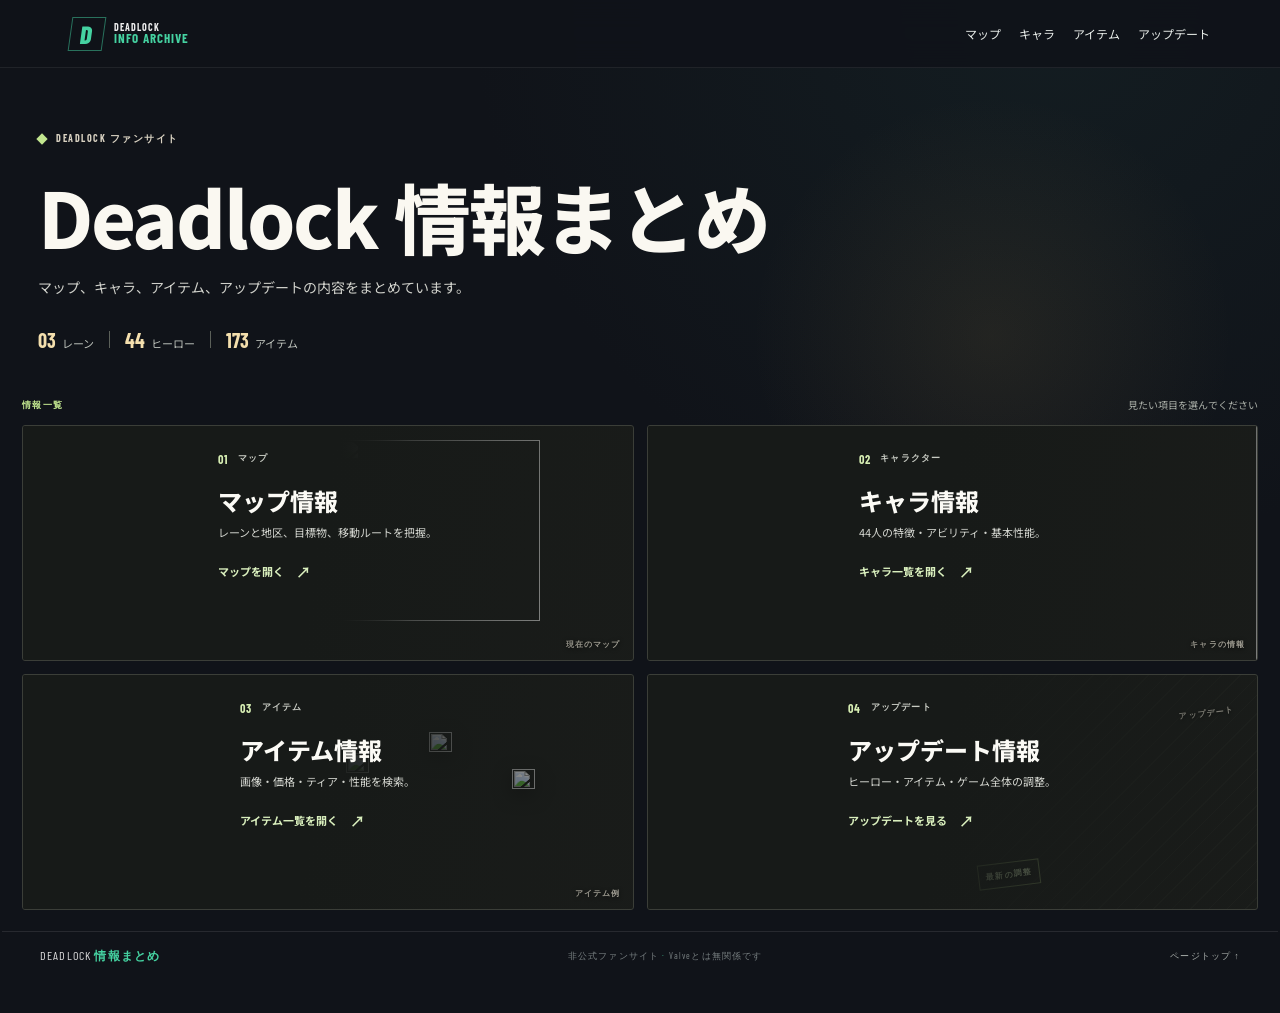
==== commit 442a0a0f: "copy: simplify hub language and use color item icons" ====
--- a/index.html
+++ b/index.html
@@ -13,16 +13,16 @@
 <body>
   <a class="skip-link" href="#main-content">本文へスキップ</a><header class="topbar"><a class="brand" href="/" aria-label="Deadlock 情報ベース トップ"><span class="brand-mark" aria-hidden="true">D</span><span>DEADLOCK<br><b>INFO ARCHIVE</b></span></a><nav class="site-nav" aria-label="メインナビゲーション"><a href="/map/">マップ</a><a href="/heroes/">キャラ</a><a href="/items/">アイテム</a><a href="/updates/">アップデート</a></nav></header>
   <main id="top" class="hub-main"><span id="main-content" class="main-anchor" tabindex="-1"></span>
-    <section class="hub-hero"><div class="hub-kicker"><span class="kicker-mark"></span> DEADLOCK FAN DATABASE <span class="kicker-ja">日本語情報ハブ</span></div><h1>戦場を知る。<br><em>戦いを変える。</em></h1><p>マップ、ヒーロー、アイテム、最新の変更情報。<br class="desktop-break">試合に必要な情報へ、すぐアクセス。</p><div class="hub-stats"><span><b>03</b> レーン</span><i></i><span><b>44</b> ヒーロー</span><i></i><span><b>173</b> アイテム</span></div></section>
-    <div class="hub-section-head"><div><span>DATABASE / 01—04</span><h2>何を調べますか？</h2></div><small>カテゴリを選択して詳細へ</small></div>
+    <section class="hub-hero"><div class="hub-kicker"><span class="kicker-mark"></span> DEADLOCK ファンサイト</div><h1>Deadlock 情報まとめ</h1><p>マップ、キャラ、アイテム、アップデートの内容をまとめています。</p><div class="hub-stats"><span><b>03</b> レーン</span><i></i><span><b>44</b> ヒーロー</span><i></i><span><b>173</b> アイテム</span></div></section>
+    <div class="hub-section-head"><div><span>情報一覧</span></div><small>見たい項目を選んでください</small></div>
     <section class="hub-grid" aria-label="情報カテゴリ">
-      <a class="hub-card map-card" href="/map/"><div class="hub-card-copy"><span class="hub-number"><b>01</b> FIELD GUIDE</span><h3>マップ情報</h3><p>レーンと地区、目標物、移動ルートを把握。</p><span class="hub-action">マップを見る <b>↗</b></span></div><div class="hub-media map-media"><img src="/images/minimap/dl_midtown.png" alt="" loading="eager"><span>TACTICAL MAP</span></div></a>
-      <a class="hub-card hero-hub-card" href="/heroes/"><div class="hub-card-copy"><span class="hub-number"><b>02</b> HERO ROSTER</span><h3>キャラ情報</h3><p>44人の特徴・アビリティ・基本性能。</p><span class="hub-action">キャラ一覧を見る <b>↗</b></span></div><div class="hub-media hero-media"><img src="https://assets-bucket.deadlock-api.com/assets-api-res/images/heroes/inferno_card.webp" alt="" loading="lazy"><span>CHOOSE YOUR HERO</span></div></a>
-      <a class="hub-card items-hub-card" href="/items/"><div class="hub-card-copy"><span class="hub-number"><b>03</b> THE ARMORY</span><h3>アイテム情報</h3><p>画像・価格・ティア・性能を検索。</p><span class="hub-action">アイテムを探す <b>↗</b></span></div><div class="hub-media item-media"><img src="/images/items/close_quarters.webp" alt="" loading="lazy"><img src="/images/items/restorative_shot.webp" alt="" loading="lazy"><img src="/images/items/arcane_surge.webp" alt="" loading="lazy"><span>BUILD YOUR LOADOUT</span></div></a>
-      <a class="hub-card updates-hub-card" href="/updates/"><div class="hub-card-copy"><span class="hub-number"><b>04</b> PATCH NOTES</span><h3>アップデート情報</h3><p>ヒーロー・アイテム・ゲーム全体の調整。</p><span class="hub-action">変更内容を見る <b>↗</b></span></div><div class="hub-media patch-media"><span class="patch-word">PATCH<br><b>NOTES</b></span><span class="patch-stamp">LATEST<br>UPDATE</span></div></a>
+      <a class="hub-card map-card" href="/map/"><div class="hub-card-copy"><span class="hub-number"><b>01</b> マップ</span><h3>マップ情報</h3><p>レーンと地区、目標物、移動ルートを把握。</p><span class="hub-action">マップを開く <b>↗</b></span></div><div class="hub-media map-media"><img src="/images/minimap/dl_midtown.png" alt="" loading="eager"><span>現在のマップ</span></div></a>
+      <a class="hub-card hero-hub-card" href="/heroes/"><div class="hub-card-copy"><span class="hub-number"><b>02</b> キャラクター</span><h3>キャラ情報</h3><p>44人の特徴・アビリティ・基本性能。</p><span class="hub-action">キャラ一覧を開く <b>↗</b></span></div><div class="hub-media hero-media"><img src="https://assets-bucket.deadlock-api.com/assets-api-res/images/heroes/inferno_card.webp" alt="" loading="lazy"><span>キャラの情報</span></div></a>
+      <a class="hub-card items-hub-card" href="/items/"><div class="hub-card-copy"><span class="hub-number"><b>03</b> アイテム</span><h3>アイテム情報</h3><p>画像・価格・ティア・性能を検索。</p><span class="hub-action">アイテム一覧を開く <b>↗</b></span></div><div class="hub-media item-media"><img src="/images/items/close_quarters.webp" alt="" loading="lazy"><img src="/images/items/restorative_shot.webp" alt="" loading="lazy"><img src="/images/items/arcane_surge.webp" alt="" loading="lazy"><span>アイテム例</span></div></a>
+      <a class="hub-card updates-hub-card" href="/updates/"><div class="hub-card-copy"><span class="hub-number"><b>04</b> アップデート</span><h3>アップデート情報</h3><p>ヒーロー・アイテム・ゲーム全体の調整。</p><span class="hub-action">アップデートを見る <b>↗</b></span></div><div class="hub-media patch-media"><span class="patch-word">アップデート</span><span class="patch-stamp">最新の調整</span></div></a>
     </section>
-    <section class="hub-recent"><span class="recent-mark">↗</span><div><span class="recent-label">START HERE</span><h2>はじめての方へ</h2><p>勝利条件や試合の流れを知りたい方は、まずマップ情報から。</p></div><a href="/map/">マップガイドを読む <b>→</b></a></section>
-    <footer><span class="footer-logo">DEADLOCK <b>INFO ARCHIVE</b></span><span>UNOFFICIAL FAN DATABASE <i>·</i> NOT AFFILIATED WITH VALVE</span><a href="#top">ページトップ ↑</a></footer>
+
+    <footer><span class="footer-logo">DEADLOCK <b>情報まとめ</b></span><span>非公式ファンサイト <i>·</i> Valveとは無関係です</span><a href="#top">ページトップ ↑</a></footer>
   </main>
 </body>
 </html>
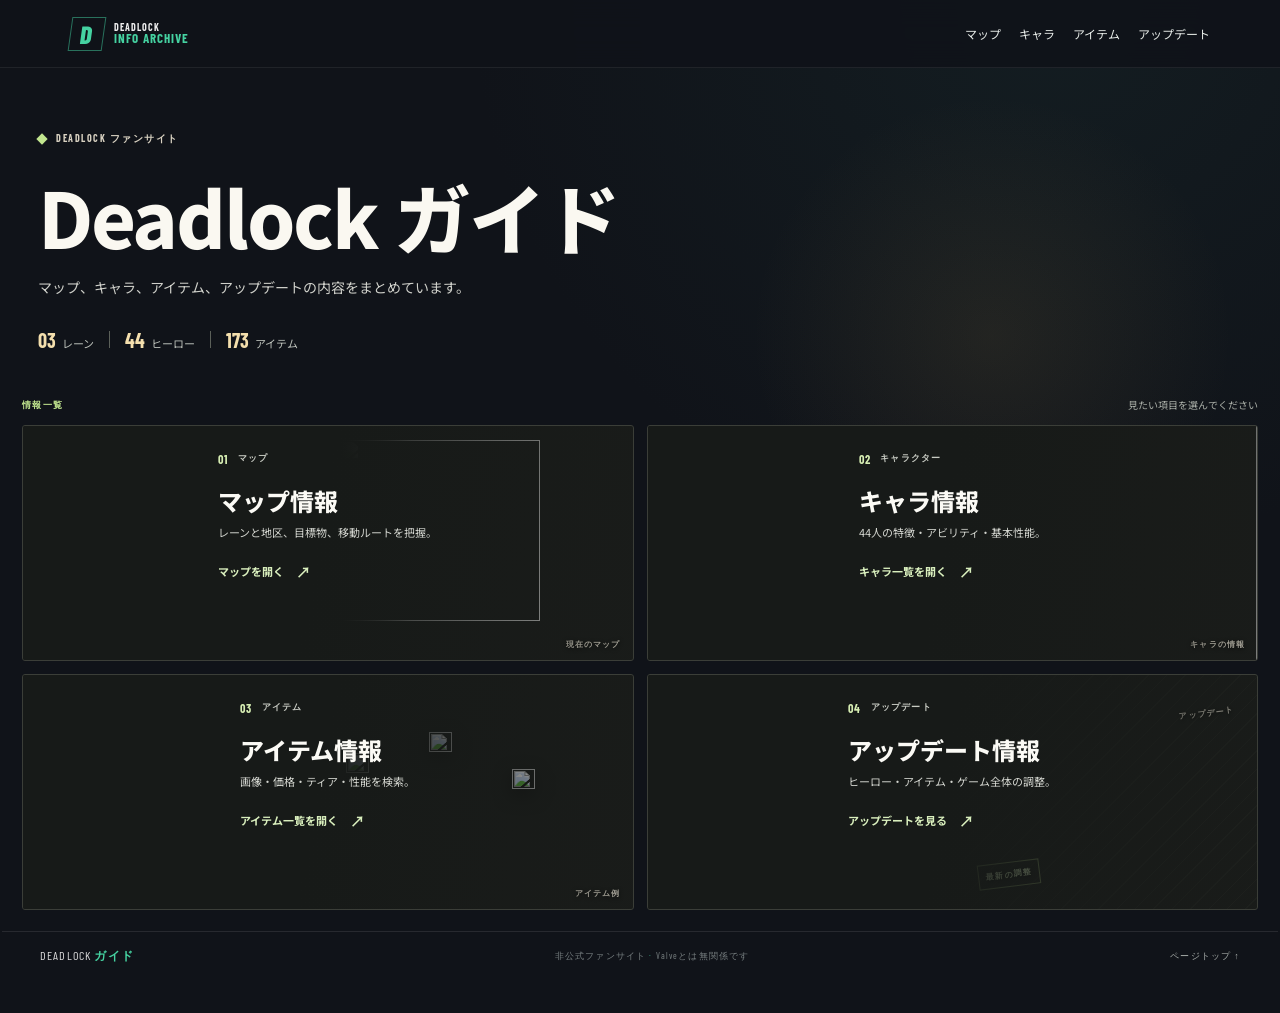
==== commit fad18cb3: "Update site title and detailed map image" ====
--- a/index.html
+++ b/index.html
@@ -4,16 +4,16 @@
   <meta charset="utf-8"><meta name="viewport" content="width=device-width,initial-scale=1">
   <meta name="theme-color" content="#101319">
   <meta name="description" content="Deadlockの最新パッチを日本語で確認。ヒーロー別・ゲームプレイ・アイテム・ストリートブロールの変更を一覧できます。">
-  <meta property="og:type" content="website"><meta property="og:title" content="Deadlock 情報ベース"><meta property="og:description" content="ヒーロー・アイテム・マップ・アップデート情報。"><meta property="og:url" content="https://deadlock-patch-notes.pages.dev/"><meta name="twitter:card" content="summary">
-  <title>Deadlock 情報ベース</title>
+  <meta property="og:type" content="website"><meta property="og:title" content="Deadlock ガイド"><meta property="og:description" content="ヒーロー・アイテム・マップ・アップデート情報。"><meta property="og:url" content="https://deadlock-patch-notes.pages.dev/"><meta name="twitter:card" content="summary">
+  <title>Deadlock ガイド</title>
   <link rel="preconnect" href="https://fonts.googleapis.com"><link rel="preconnect" href="https://fonts.gstatic.com" crossorigin>
   <link href="https://fonts.googleapis.com/css2?family=Barlow+Condensed:wght@500;600;700;800;900&family=Noto+Sans+JP:wght@400;500;600;700;800&display=swap" rel="stylesheet">
   <link rel="stylesheet" href="style.css"><link rel="stylesheet" href="info.css">
 </head>
 <body>
-  <a class="skip-link" href="#main-content">本文へスキップ</a><header class="topbar"><a class="brand" href="/" aria-label="Deadlock 情報ベース トップ"><span class="brand-mark" aria-hidden="true">D</span><span>DEADLOCK<br><b>INFO ARCHIVE</b></span></a><nav class="site-nav" aria-label="メインナビゲーション"><a href="/map/">マップ</a><a href="/heroes/">キャラ</a><a href="/items/">アイテム</a><a href="/updates/">アップデート</a></nav></header>
+  <a class="skip-link" href="#main-content">本文へスキップ</a><header class="topbar"><a class="brand" href="/" aria-label="Deadlock ガイド トップ"><span class="brand-mark" aria-hidden="true">D</span><span>DEADLOCK<br><b>INFO ARCHIVE</b></span></a><nav class="site-nav" aria-label="メインナビゲーション"><a href="/map/">マップ</a><a href="/heroes/">キャラ</a><a href="/items/">アイテム</a><a href="/updates/">アップデート</a></nav></header>
   <main id="top" class="hub-main"><span id="main-content" class="main-anchor" tabindex="-1"></span>
-    <section class="hub-hero"><div class="hub-kicker"><span class="kicker-mark"></span> DEADLOCK ファンサイト</div><h1>Deadlock 情報まとめ</h1><p>マップ、キャラ、アイテム、アップデートの内容をまとめています。</p><div class="hub-stats"><span><b>03</b> レーン</span><i></i><span><b>44</b> ヒーロー</span><i></i><span><b>173</b> アイテム</span></div></section>
+    <section class="hub-hero"><div class="hub-kicker"><span class="kicker-mark"></span> DEADLOCK ファンサイト</div><h1>Deadlock ガイド</h1><p>マップ、キャラ、アイテム、アップデートの内容をまとめています。</p><div class="hub-stats"><span><b>03</b> レーン</span><i></i><span><b>44</b> ヒーロー</span><i></i><span><b>173</b> アイテム</span></div></section>
     <div class="hub-section-head"><div><span>情報一覧</span></div><small>見たい項目を選んでください</small></div>
     <section class="hub-grid" aria-label="情報カテゴリ">
       <a class="hub-card map-card" href="/map/"><div class="hub-card-copy"><span class="hub-number"><b>01</b> マップ</span><h3>マップ情報</h3><p>レーンと地区、目標物、移動ルートを把握。</p><span class="hub-action">マップを開く <b>↗</b></span></div><div class="hub-media map-media"><img src="/images/minimap/dl_midtown.png" alt="" loading="eager"><span>現在のマップ</span></div></a>
@@ -22,8 +22,9 @@
       <a class="hub-card updates-hub-card" href="/updates/"><div class="hub-card-copy"><span class="hub-number"><b>04</b> アップデート</span><h3>アップデート情報</h3><p>ヒーロー・アイテム・ゲーム全体の調整。</p><span class="hub-action">アップデートを見る <b>↗</b></span></div><div class="hub-media patch-media"><span class="patch-word">アップデート</span><span class="patch-stamp">最新の調整</span></div></a>
     </section>
 
-    <footer><span class="footer-logo">DEADLOCK <b>情報まとめ</b></span><span>非公式ファンサイト <i>·</i> Valveとは無関係です</span><a href="#top">ページトップ ↑</a></footer>
+    <footer><span class="footer-logo">DEADLOCK <b>ガイド</b></span><span>非公式ファンサイト <i>·</i> Valveとは無関係です</span><a href="#top">ページトップ ↑</a></footer>
   </main>
 </body>
 </html>
 
+
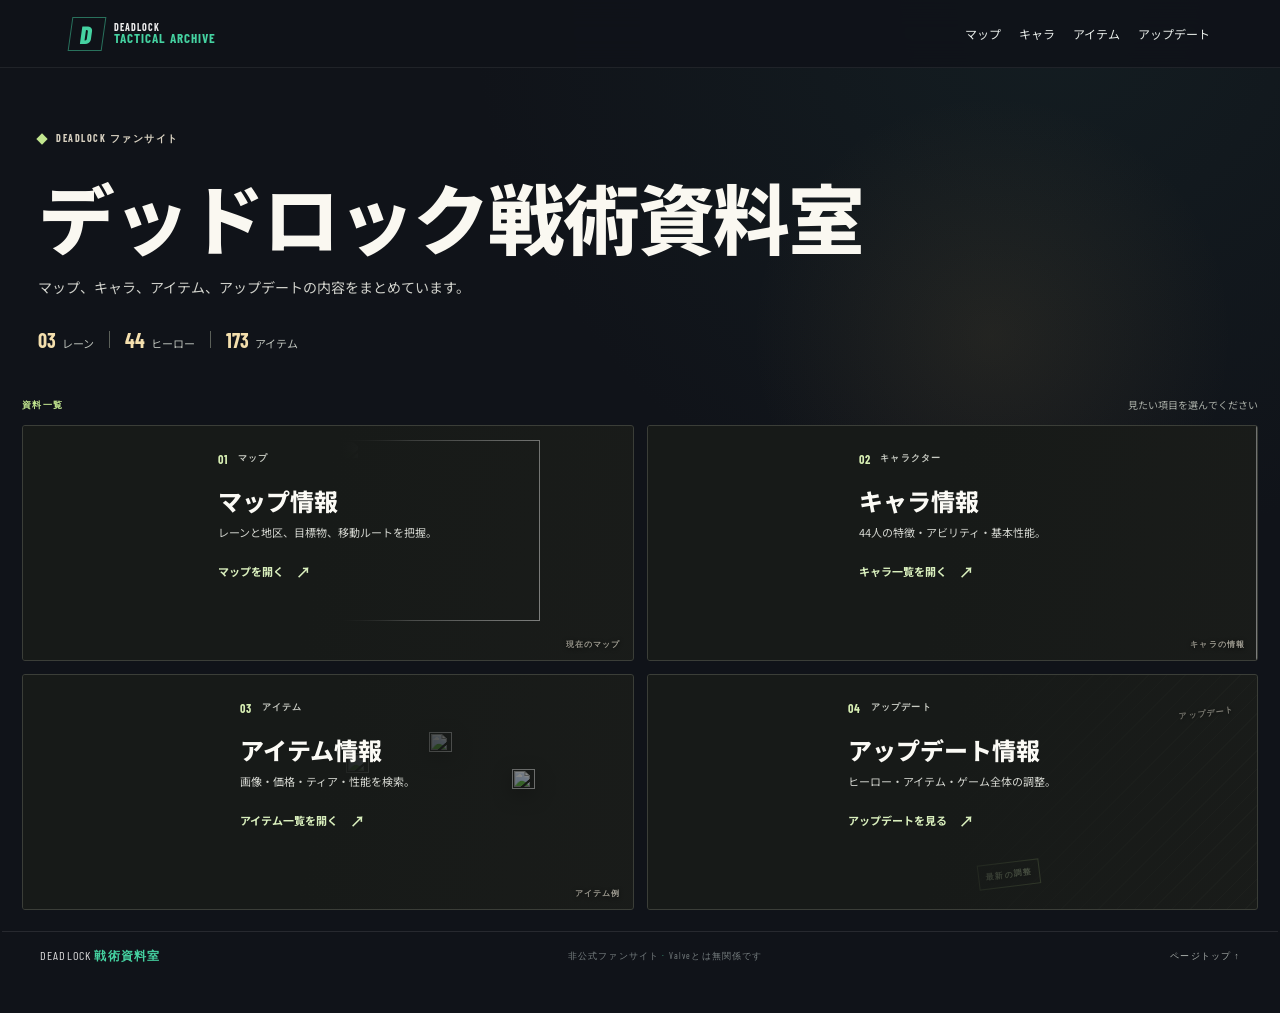
==== commit 251ac60f: "Brand site and add map routes and update dates" ====
--- a/index.html
+++ b/index.html
@@ -4,17 +4,17 @@
   <meta charset="utf-8"><meta name="viewport" content="width=device-width,initial-scale=1">
   <meta name="theme-color" content="#101319">
   <meta name="description" content="Deadlockの最新パッチを日本語で確認。ヒーロー別・ゲームプレイ・アイテム・ストリートブロールの変更を一覧できます。">
-  <meta property="og:type" content="website"><meta property="og:title" content="Deadlock ガイド"><meta property="og:description" content="ヒーロー・アイテム・マップ・アップデート情報。"><meta property="og:url" content="https://deadlock-patch-notes.pages.dev/"><meta name="twitter:card" content="summary">
-  <title>Deadlock ガイド</title>
+  <meta property="og:type" content="website"><meta property="og:title" content="デッドロック戦術資料室"><meta property="og:description" content="ヒーロー・アイテム・マップ・アップデート情報。"><meta property="og:url" content="https://deadlock-patch-notes.pages.dev/"><meta name="twitter:card" content="summary">
+  <title>デッドロック戦術資料室</title>
   <link rel="preconnect" href="https://fonts.googleapis.com"><link rel="preconnect" href="https://fonts.gstatic.com" crossorigin>
   <link href="https://fonts.googleapis.com/css2?family=Barlow+Condensed:wght@500;600;700;800;900&family=Noto+Sans+JP:wght@400;500;600;700;800&display=swap" rel="stylesheet">
   <link rel="stylesheet" href="style.css"><link rel="stylesheet" href="info.css">
 </head>
 <body>
-  <a class="skip-link" href="#main-content">本文へスキップ</a><header class="topbar"><a class="brand" href="/" aria-label="Deadlock ガイド トップ"><span class="brand-mark" aria-hidden="true">D</span><span>DEADLOCK<br><b>INFO ARCHIVE</b></span></a><nav class="site-nav" aria-label="メインナビゲーション"><a href="/map/">マップ</a><a href="/heroes/">キャラ</a><a href="/items/">アイテム</a><a href="/updates/">アップデート</a></nav></header>
+  <a class="skip-link" href="#main-content">本文へスキップ</a><header class="topbar"><a class="brand" href="/" aria-label="デッドロック戦術資料室 トップ"><span class="brand-mark" aria-hidden="true">D</span><span>DEADLOCK<br><b>TACTICAL ARCHIVE</b></span></a><nav class="site-nav" aria-label="メインナビゲーション"><a href="/map/">マップ</a><a href="/heroes/">キャラ</a><a href="/items/">アイテム</a><a href="/updates/">アップデート</a></nav></header>
   <main id="top" class="hub-main"><span id="main-content" class="main-anchor" tabindex="-1"></span>
-    <section class="hub-hero"><div class="hub-kicker"><span class="kicker-mark"></span> DEADLOCK ファンサイト</div><h1>Deadlock ガイド</h1><p>マップ、キャラ、アイテム、アップデートの内容をまとめています。</p><div class="hub-stats"><span><b>03</b> レーン</span><i></i><span><b>44</b> ヒーロー</span><i></i><span><b>173</b> アイテム</span></div></section>
-    <div class="hub-section-head"><div><span>情報一覧</span></div><small>見たい項目を選んでください</small></div>
+    <section class="hub-hero"><div class="hub-kicker"><span class="kicker-mark"></span> DEADLOCK ファンサイト</div><h1>デッドロック戦術資料室</h1><p>マップ、キャラ、アイテム、アップデートの内容をまとめています。</p><div class="hub-stats"><span><b>03</b> レーン</span><i></i><span><b>44</b> ヒーロー</span><i></i><span><b>173</b> アイテム</span></div></section>
+    <div class="hub-section-head"><div><span>資料一覧</span></div><small>見たい項目を選んでください</small></div>
     <section class="hub-grid" aria-label="情報カテゴリ">
       <a class="hub-card map-card" href="/map/"><div class="hub-card-copy"><span class="hub-number"><b>01</b> マップ</span><h3>マップ情報</h3><p>レーンと地区、目標物、移動ルートを把握。</p><span class="hub-action">マップを開く <b>↗</b></span></div><div class="hub-media map-media"><img src="/images/minimap/dl_midtown.png" alt="" loading="eager"><span>現在のマップ</span></div></a>
       <a class="hub-card hero-hub-card" href="/heroes/"><div class="hub-card-copy"><span class="hub-number"><b>02</b> キャラクター</span><h3>キャラ情報</h3><p>44人の特徴・アビリティ・基本性能。</p><span class="hub-action">キャラ一覧を開く <b>↗</b></span></div><div class="hub-media hero-media"><img src="https://assets-bucket.deadlock-api.com/assets-api-res/images/heroes/inferno_card.webp" alt="" loading="lazy"><span>キャラの情報</span></div></a>
@@ -22,9 +22,10 @@
       <a class="hub-card updates-hub-card" href="/updates/"><div class="hub-card-copy"><span class="hub-number"><b>04</b> アップデート</span><h3>アップデート情報</h3><p>ヒーロー・アイテム・ゲーム全体の調整。</p><span class="hub-action">アップデートを見る <b>↗</b></span></div><div class="hub-media patch-media"><span class="patch-word">アップデート</span><span class="patch-stamp">最新の調整</span></div></a>
     </section>
 
-    <footer><span class="footer-logo">DEADLOCK <b>ガイド</b></span><span>非公式ファンサイト <i>·</i> Valveとは無関係です</span><a href="#top">ページトップ ↑</a></footer>
+    <footer><span class="footer-logo">DEADLOCK <b>戦術資料室</b></span><span>非公式ファンサイト <i>·</i> Valveとは無関係です</span><a href="#top">ページトップ ↑</a></footer>
   </main>
 </body>
 </html>
 
 
+
--- a/info.css
+++ b/info.css
@@ -2,3 +2,4 @@
 .hub-main{max-width:none;padding:0 0 24px;overflow:hidden}.hub-main .hub-hero{max-width:1364px;margin:0 auto;padding:64px 38px 40px;position:relative}.hub-main .hub-hero:after{content:"";position:absolute;z-index:-1;right:3%;top:18px;width:min(44vw,500px);aspect-ratio:1;background:radial-gradient(ellipse,#b18d4c1c,transparent 68%);pointer-events:none}.hub-kicker{display:flex;align-items:center;gap:10px;color:#d9d2c2;font:700 10px var(--cond);letter-spacing:1.5px}.kicker-mark{width:8px;height:8px;background:#c2e68f;transform:rotate(45deg)}.kicker-ja{color:#aeb3ad;font:500 10px var(--jp);letter-spacing:0;margin-left:4px}.hub-main .hub-hero h1{margin:27px 0 15px;color:#faf8f1;font:800 clamp(46px,6vw,78px)/1.12 var(--jp);letter-spacing:-2px}.hub-main .hub-hero h1 em{color:#c3e991;font-style:normal}.hub-main .hub-hero>p{color:#d0d1cb;font-size:14px;line-height:1.9;margin:0}.hub-stats{display:flex;align-items:center;gap:15px;margin-top:27px;color:#bdc2bb;font-size:11px}.hub-stats b{color:#f4dfad;font:700 20px var(--cond);margin-right:4px}.hub-stats i{height:17px;width:1px;background:#5b6059}.hub-section-head{max-width:1288px;margin:0 auto 13px;padding:0 22px;display:flex;justify-content:space-between;align-items:end}.hub-section-head>div>span,.recent-label{color:#c2e68f;font:700 9px var(--cond);letter-spacing:1.3px}.hub-section-head h2{margin:4px 0 0;color:#f6f4ed;font-size:19px}.hub-section-head small{color:#aaaFA8;font-size:10px}.hub-main .hub-grid{max-width:1320px;margin:0 auto;padding:0 22px;display:grid;grid-template-columns:repeat(2,minmax(0,1fr));gap:13px}.hub-main .hub-card{min-height:236px;padding:26px 27px;background:#1a1c1a;border:1px solid #3b3e38;border-radius:3px;display:flex;align-items:center;justify-content:space-between;isolation:isolate;transition:transform .2s,border-color .2s,background .2s}.hub-main .hub-card:before{content:"";position:absolute;z-index:-1;inset:0;width:auto;height:auto;right:0;top:0;border:0;transform:none;box-shadow:none;background:linear-gradient(100deg,#171a18 0%,#171a18 48%,#171a1894 75%,#171a1840 100%);transition:background .2s}.hub-main .hub-card:hover{transform:translateY(-3px);border-color:#b6d988;background:#20231e}.hub-main .hub-card:hover:before{background:linear-gradient(100deg,#171a18 0%,#171a18 45%,#171a187d 72%,#171a1820 100%)}.hub-card-copy{position:relative;z-index:2;max-width:61%}.hub-main .hub-number{display:flex;align-items:center;gap:9px;color:#c8cbc3;font:600 9px var(--cond);letter-spacing:1.2px}.hub-main .hub-number b{color:#d6edb2;font:700 12px var(--cond)}.hub-main .hub-card h3{margin:17px 0 5px;color:#fbfaf5;font-size:24px;font-weight:800}.hub-main .hub-card p{margin:0 0 18px;color:#d3d5cf;font-size:11px;line-height:1.8}.hub-main .hub-action{display:inline-flex;align-items:center;gap:12px;color:#d9efbd;font-size:11px;font-weight:700}.hub-main .hub-action b{font-size:15px;transition:transform .2s}.hub-main .hub-card:hover .hub-action b{transform:translate(3px,-2px)}.hub-media{position:absolute;z-index:-2;right:0;top:0;bottom:0;width:54%;overflow:hidden;display:flex;align-items:center;justify-content:center}.hub-media>span{position:absolute;right:12px;bottom:10px;color:#ddd8c9;font:700 8px var(--cond);letter-spacing:1.1px;text-shadow:0 1px 4px #000}.map-media img{width:78%;height:88%;object-fit:contain;filter:brightness(1.5) sepia(.14);opacity:.8;mask-image:linear-gradient(90deg,transparent,#000 28%)}.hero-media img{width:100%;height:120%;object-fit:cover;object-position:center 18%;opacity:.8;mask-image:linear-gradient(90deg,transparent 0%,#000 32%);filter:saturate(.85)}.item-media{gap:5px;justify-content:center;padding:5px 12px}.item-media img{width:29%;max-width:78px;aspect-ratio:1;object-fit:contain;filter:drop-shadow(0 6px 9px #0009)}.item-media img:nth-child(2){transform:translateY(-21px)}.item-media img:nth-child(3){transform:translateY(16px)}.patch-media{width:48%;background:repeating-linear-gradient(135deg,#d9efbd07 0 1px,transparent 1px 13px)}.patch-word{position:absolute;right:14px;top:32px;color:#dfebd3;font:900 34px/.86 var(--cond);letter-spacing:-1px;transform:rotate(-7deg);opacity:.85}.patch-word b{color:#c5e78f}.patch-stamp{position:absolute!important;right:auto!important;left:14px;bottom:21px!important;border:1px solid #c5e78f88;padding:6px 7px;color:#d9efbd!important;font:700 8px/1.4 var(--cond)!important;transform:rotate(-7deg)}.hub-main .hub-recent{max-width:1276px;margin:16px auto 5px;padding:16px 19px;border:1px solid #383c36;background:#171a18;border-radius:3px;display:grid;grid-template-columns:38px 1fr auto;align-items:center;gap:13px}.recent-mark{display:grid;place-items:center;width:34px;height:34px;background:#c2e68f;color:#15200d;font-size:16px}.hub-recent h2{color:#f7f5ed;font-size:14px;margin:3px 0}.hub-recent p{color:#c5c9c2;font-size:10px;margin:0}.hub-main .hub-recent>a{color:#e1f3cf;font-size:11px;font-weight:700}.hub-main footer{max-width:1276px;margin-top:21px;padding-top:16px}.hub-main .brand b{color:#c2e68f}.hub-main a:focus-visible{outline:2px solid #d7f4ad;outline-offset:4px}
 @media(max-width:760px){.hub-main .hub-hero{padding:38px 5% 27px}.hub-main .hub-hero:after{width:70vw;right:-22%;top:0}.hub-main .hub-hero h1{font-size:clamp(40px,11vw,60px);letter-spacing:-1px;margin-top:22px}.hub-main .hub-hero>p{font-size:12px}.hub-stats{gap:9px;margin-top:20px;font-size:9px}.hub-stats b{font-size:18px}.hub-section-head{padding:0 5%;margin-top:0}.hub-section-head h2{font-size:17px}.hub-section-head small{font-size:9px}.hub-main .hub-grid{padding:0 4%;grid-template-columns:1fr;gap:9px}.hub-main .hub-card{min-height:178px;padding:19px 18px}.hub-card-copy{max-width:65%}.hub-main .hub-card h3{font-size:21px;margin-top:12px}.hub-main .hub-card p{font-size:10px;margin-bottom:12px}.hub-main .hub-number{font-size:8px}.hub-main .hub-action{font-size:10px}.hub-media{width:48%}.hero-media img{height:115%;object-position:center 15%}.patch-word{font-size:28px;top:26px}.map-media img{width:92%;height:90%}.hub-main .hub-recent{margin:11px 4% 4px;padding:13px;grid-template-columns:32px 1fr;gap:9px}.recent-mark{width:29px;height:29px}.hub-main .hub-recent>a{grid-column:2;justify-self:start}.hub-main footer{margin:16px 4% 0;padding:14px 0 18px;gap:8px}.hub-main footer>span:nth-child(2){font-size:8px}.desktop-break{display:none}}
 @media(prefers-reduced-motion:reduce){.hub-main *{scroll-behavior:auto!important;transition:none!important}}
+.data-updated{margin:-9px 0 14px;color:#aab4ad;font-size:12px}.map-facts #routes{grid-column:span 2}.route-list{padding-left:22px;color:#bbc3be;line-height:1.9}.route-list li{padding:3px 0}.route-list b{color:#f0ede5}@media(max-width:700px){.map-facts #routes{grid-column:auto}}
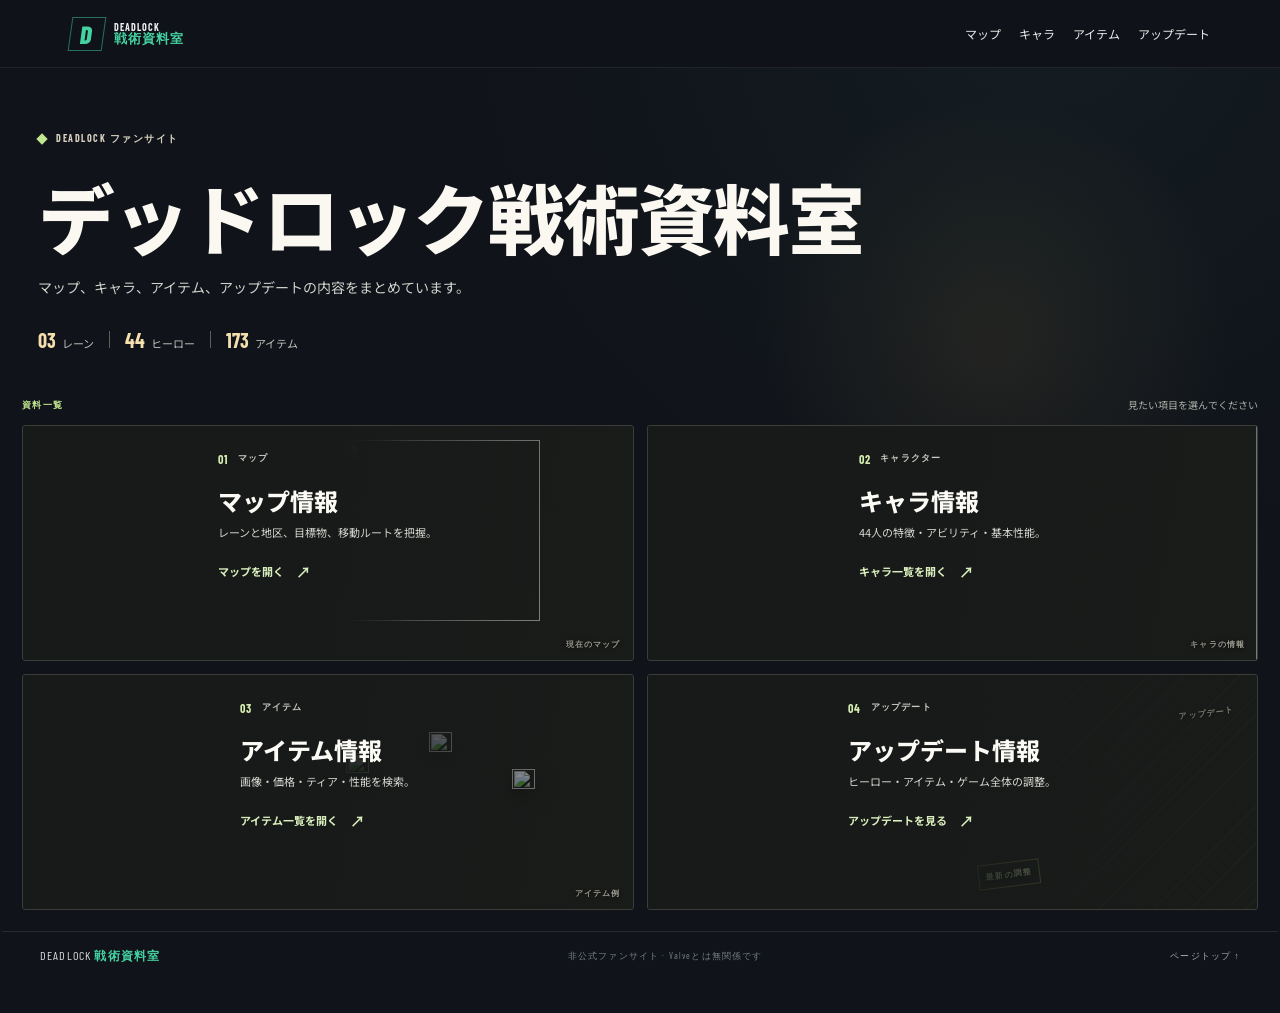
==== commit 5d827f83: "Translate remaining site interface into Japanese" ====
--- a/index.html
+++ b/index.html
@@ -11,7 +11,7 @@
   <link rel="stylesheet" href="style.css"><link rel="stylesheet" href="info.css">
 </head>
 <body>
-  <a class="skip-link" href="#main-content">本文へスキップ</a><header class="topbar"><a class="brand" href="/" aria-label="デッドロック戦術資料室 トップ"><span class="brand-mark" aria-hidden="true">D</span><span>DEADLOCK<br><b>TACTICAL ARCHIVE</b></span></a><nav class="site-nav" aria-label="メインナビゲーション"><a href="/map/">マップ</a><a href="/heroes/">キャラ</a><a href="/items/">アイテム</a><a href="/updates/">アップデート</a></nav></header>
+  <a class="skip-link" href="#main-content">本文へスキップ</a><header class="topbar"><a class="brand" href="/" aria-label="デッドロック戦術資料室 トップ"><span class="brand-mark" aria-hidden="true">D</span><span>DEADLOCK<br><b>戦術資料室</b></span></a><nav class="site-nav" aria-label="メインナビゲーション"><a href="/map/">マップ</a><a href="/heroes/">キャラ</a><a href="/items/">アイテム</a><a href="/updates/">アップデート</a></nav></header>
   <main id="top" class="hub-main"><span id="main-content" class="main-anchor" tabindex="-1"></span>
     <section class="hub-hero"><div class="hub-kicker"><span class="kicker-mark"></span> DEADLOCK ファンサイト</div><h1>デッドロック戦術資料室</h1><p>マップ、キャラ、アイテム、アップデートの内容をまとめています。</p><div class="hub-stats"><span><b>03</b> レーン</span><i></i><span><b>44</b> ヒーロー</span><i></i><span><b>173</b> アイテム</span></div></section>
     <div class="hub-section-head"><div><span>資料一覧</span></div><small>見たい項目を選んでください</small></div>
@@ -26,6 +26,3 @@
   </main>
 </body>
 </html>
-
-
-
--- a/info.css
+++ b/info.css
@@ -3,3 +3,13 @@
 @media(max-width:760px){.hub-main .hub-hero{padding:38px 5% 27px}.hub-main .hub-hero:after{width:70vw;right:-22%;top:0}.hub-main .hub-hero h1{font-size:clamp(40px,11vw,60px);letter-spacing:-1px;margin-top:22px}.hub-main .hub-hero>p{font-size:12px}.hub-stats{gap:9px;margin-top:20px;font-size:9px}.hub-stats b{font-size:18px}.hub-section-head{padding:0 5%;margin-top:0}.hub-section-head h2{font-size:17px}.hub-section-head small{font-size:9px}.hub-main .hub-grid{padding:0 4%;grid-template-columns:1fr;gap:9px}.hub-main .hub-card{min-height:178px;padding:19px 18px}.hub-card-copy{max-width:65%}.hub-main .hub-card h3{font-size:21px;margin-top:12px}.hub-main .hub-card p{font-size:10px;margin-bottom:12px}.hub-main .hub-number{font-size:8px}.hub-main .hub-action{font-size:10px}.hub-media{width:48%}.hero-media img{height:115%;object-position:center 15%}.patch-word{font-size:28px;top:26px}.map-media img{width:92%;height:90%}.hub-main .hub-recent{margin:11px 4% 4px;padding:13px;grid-template-columns:32px 1fr;gap:9px}.recent-mark{width:29px;height:29px}.hub-main .hub-recent>a{grid-column:2;justify-self:start}.hub-main footer{margin:16px 4% 0;padding:14px 0 18px;gap:8px}.hub-main footer>span:nth-child(2){font-size:8px}.desktop-break{display:none}}
 @media(prefers-reduced-motion:reduce){.hub-main *{scroll-behavior:auto!important;transition:none!important}}
 .data-updated{margin:-9px 0 14px;color:#aab4ad;font-size:12px}.map-facts #routes{grid-column:span 2}.route-list{padding-left:22px;color:#bbc3be;line-height:1.9}.route-list li{padding:3px 0}.route-list b{color:#f0ede5}@media(max-width:700px){.map-facts #routes{grid-column:auto}}
+/* Live match insights and interactive map */
+.hero-live-insights{margin-top:28px;padding-top:20px;border-top:1px solid #ffffff20}.hero-live-insights>h3{font-size:23px}.insight-status{font-size:11px;color:#aeb8b3}.insight-grid{display:grid;grid-template-columns:repeat(2,minmax(0,1fr));gap:12px}.insight-card{min-width:0;padding:15px;border:1px solid #ffffff18;background:#11171b}.insight-card h4{margin:0 0 9px;color:#f2f1e9;font-size:15px}.insight-card p,.insight-card small{color:#9da8a1;font-size:11px;line-height:1.7}.insight-summary,.build-list{grid-column:1/-1}.insight-kpis{display:flex;gap:28px;flex-wrap:wrap}.insight-kpis span{display:grid;color:#aab4ad;font-size:10px}.insight-kpis b{color:#d8efb3;font:700 24px var(--cond)}.build-grid{display:grid;grid-template-columns:repeat(2,minmax(0,1fr));gap:10px}.build-card-top{display:flex;justify-content:space-between;gap:8px;color:#aab4ad;font-size:9px}.build-card-top b{color:#d8efb3;font-size:13px}.build-card h4{margin:9px 0 4px}.build-card p{max-height:52px;overflow:hidden}.build-card>a{color:#d8efb3;font-size:11px}.build-items{display:flex;gap:5px;flex-wrap:wrap;margin:9px 0}.build-items>span{width:49px;text-align:center}.build-items img{width:38px;height:38px;object-fit:contain;background:#20272b}.build-items small{display:block;overflow:hidden;text-overflow:ellipsis;white-space:nowrap;font-size:8px}.matchup-card ol{list-style:none;padding:0;margin:8px 0 0}.matchup-card li{display:grid;grid-template-columns:1fr auto;gap:3px 10px;padding:7px 0;border-top:1px solid #ffffff12;font-size:11px}.matchup-card li b{color:#d8efb3}.matchup-card li small{grid-column:1/-1;font-size:9px}
+.interactive-map-panel{border:1px solid #ffffff20;background:#111619;margin:12px 0 24px}.map-toolbar{display:flex;justify-content:space-between;align-items:center;padding:10px;border-bottom:1px solid #ffffff18;gap:8px}.map-view-switch{display:flex;flex-wrap:wrap;gap:5px}.map-view-switch button,.map-reset{border:1px solid #ffffff25;background:#20272a;color:#d6ddd7;padding:8px 12px;font:600 11px var(--jp);cursor:pointer}.map-view-switch button.is-active{background:#c5e78f;color:#16200e;border-color:#c5e78f}.map-workspace{display:grid;grid-template-columns:minmax(0,1fr) 260px;min-height:620px}.map-workspace #deadlock-map{min-width:0;height:620px;background:#121719}.map-layers{padding:16px 12px;border-left:1px solid #ffffff18;max-height:620px;overflow:auto}.map-layers h2{font-size:16px;margin:0 0 12px}.map-layer-toggle{display:grid;grid-template-columns:18px 20px 1fr auto;gap:7px;align-items:center;padding:7px 0;border-top:1px solid #ffffff12;color:#d1d7d1;font-size:10px;cursor:pointer}.map-layer-toggle input{accent-color:#b6dc87}.map-layer-toggle small{color:#8e9a92}.layer-symbol{display:grid;place-items:center;width:17px;height:17px;border-radius:50%;background:#334339;color:#d8efb3;font-size:10px}.layer-objectives{background:#a0403d;color:white}.layer-shops{background:#427ca0;color:white}.layer-camps{background:#bd8b3a;color:white}.map-help{font-size:10px;color:#9da8a1;line-height:1.7;margin-top:14px}.map-legend{display:flex;gap:20px;flex-wrap:wrap;padding:11px 14px;border-top:1px solid #ffffff18;color:#bac3bd;font-size:10px}.map-legend span{display:flex;align-items:center;gap:6px}.map-legend i{width:10px;height:10px;display:inline-block;border-radius:50%;background:#a0403d}.map-legend .legend-camp{background:#bd8b3a}.map-legend .legend-shop{background:#427ca0}.map-legend .legend-utility{background:#498d85}.map-pin{background:transparent;border:0}.map-pin span{display:grid;place-items:center;width:17px;height:17px;border:1px solid #fff9;border-radius:50%;background:#bd8b3a;color:#fff;font:bold 10px var(--jp);box-shadow:0 1px 5px #000b}.pin-objectives span{width:23px;height:23px;background:#a0403d;font-size:12px}.pin-shops span{background:#427ca0}.pin-golden_statues span{background:#ba9b36}.pin-zipline_paths{background:transparent;border-top:3px solid #58cee0;height:0}.leaflet-container{font-family:var(--jp)}.leaflet-popup-content-wrapper,.leaflet-popup-tip{background:#20272a;color:#eef0e8}.leaflet-control-zoom a{background:#20272a!important;color:#edf1e7!important;border-color:#ffffff22!important}.map-error{color:#ffc5b8;font-size:12px}
+@media(max-width:760px){.insight-grid,.build-grid{grid-template-columns:1fr}.map-workspace{grid-template-columns:1fr}.map-workspace #deadlock-map{height:56vh;min-height:360px}.map-layers{max-height:270px;border-left:0;border-top:1px solid #ffffff18}.map-toolbar{align-items:flex-start}.map-view-switch button,.map-reset{font-size:9px;padding:8px}.map-help{margin-bottom:0}}
+.leaflet-image-layer{filter:brightness(3.5) contrast(1.25) saturate(1.5)}
+
+.map-workspace #deadlock-map{height:auto;min-height:0}.map-viewport{position:relative;aspect-ratio:1/1;width:100%;max-height:76vh;overflow:hidden;background:#070a0a;touch-action:none;cursor:grab}.map-viewport.is-dragging{cursor:grabbing}.map-canvas{position:absolute;inset:0;transform-origin:center;will-change:transform}.map-canvas>img{position:absolute;inset:0;width:100%;height:100%;object-fit:contain;filter:brightness(3.4) contrast(1.3) saturate(1.8);pointer-events:none}.map-canvas>svg,.map-canvas>#map-pins{position:absolute;inset:0;width:100%;height:100%;overflow:visible}.map-route{fill:none;stroke-width:4;stroke-linecap:round;stroke-linejoin:round;opacity:.8;filter:drop-shadow(0 0 3px #111)}.map-pin{position:absolute;z-index:2;transform:translate(-50%,-50%);width:20px;height:20px;padding:0;border:0;background:transparent;color:#fff;cursor:pointer}.map-pin span{display:grid;place-items:center;width:18px;height:18px;border:1px solid #ffffffc9;border-radius:50%;background:#9b7028;color:#fff;font:bold 10px var(--jp);box-shadow:0 1px 4px #000d;transition:transform .14s}.map-pin:hover span,.map-pin.is-selected span{transform:scale(1.5);outline:2px solid #f8f6d5}.map-pin em{display:none;position:absolute;left:50%;top:calc(100% + 8px);transform:translateX(-50%);z-index:5;padding:5px 7px;white-space:nowrap;background:#11191df2;border:1px solid #ffffff3b;border-radius:3px;color:#f4f4eb;font:600 9px var(--jp);font-style:normal;pointer-events:none}.map-pin.is-selected em,.map-pin:hover em{display:block}.pin-objectives span{width:24px;height:24px;background:#a5403d;font-size:12px}.pin-shops span{background:#347895}.pin-golden_statues span{background:#bb9930}.pin-teleporters span,.pin-soul_urn_pads span,.pin-soul_urn_spawns span{background:#7452a0}.pin-hidden,.layer-hidden{display:none!important}.map-zoom{position:absolute;left:12px;bottom:12px;z-index:4;display:grid;gap:4px}.map-zoom button{width:34px;height:34px;border:1px solid #ffffff40;background:#172023ed;color:white;font-size:19px;cursor:pointer}.map-zoom button:hover{background:#35443e}.layer-zipline_paths{background:#287a87!important}
+.pin-camps span{background:#b17436}.pin-crates span{background:#435962}.pin-tough_crates span{background:#6c5741}.pin-climb_ropes span,.pin-bounce_pads span,.pin-steam_vents span{background:#397a6e}.pin-healing_snacks span{background:#40815d}.pin-cosmic_veils span,.pin-unstable_rifts span{background:#7355a0}
+.map-underground-note{display:none;position:absolute;z-index:4;left:50%;bottom:13px;transform:translateX(-50%);padding:7px 10px;border:1px solid #ffffff36;background:#111a;color:#e2e5d9;font-size:10px;white-space:nowrap}.map-viewport.tunnel-view .map-underground-note{display:block}.map-viewport.tunnel-view #map-pins,.map-viewport.tunnel-view #map-routes{display:none}
+.insight-head{display:flex;align-items:center;justify-content:space-between;gap:12px;flex-wrap:wrap}.insight-head h3{margin:0}.insight-refresh{padding:9px 12px;border:1px solid #a8cf83;background:#1c281b;color:#d9efbd;font:700 11px var(--jp);cursor:pointer}.insight-refresh:hover:not(:disabled){background:#2b3b27}.insight-refresh:disabled{opacity:.65;cursor:wait}.build-id{margin:7px 0 2px;color:#aeb8b3;font-size:10px}.build-id code{margin-left:4px;padding:3px 6px;background:#28312d;color:#e2efce;font:700 11px var(--cond)}.build-items img{filter:none!important;opacity:1!important;mix-blend-mode:normal!important;background:#252d2b}
